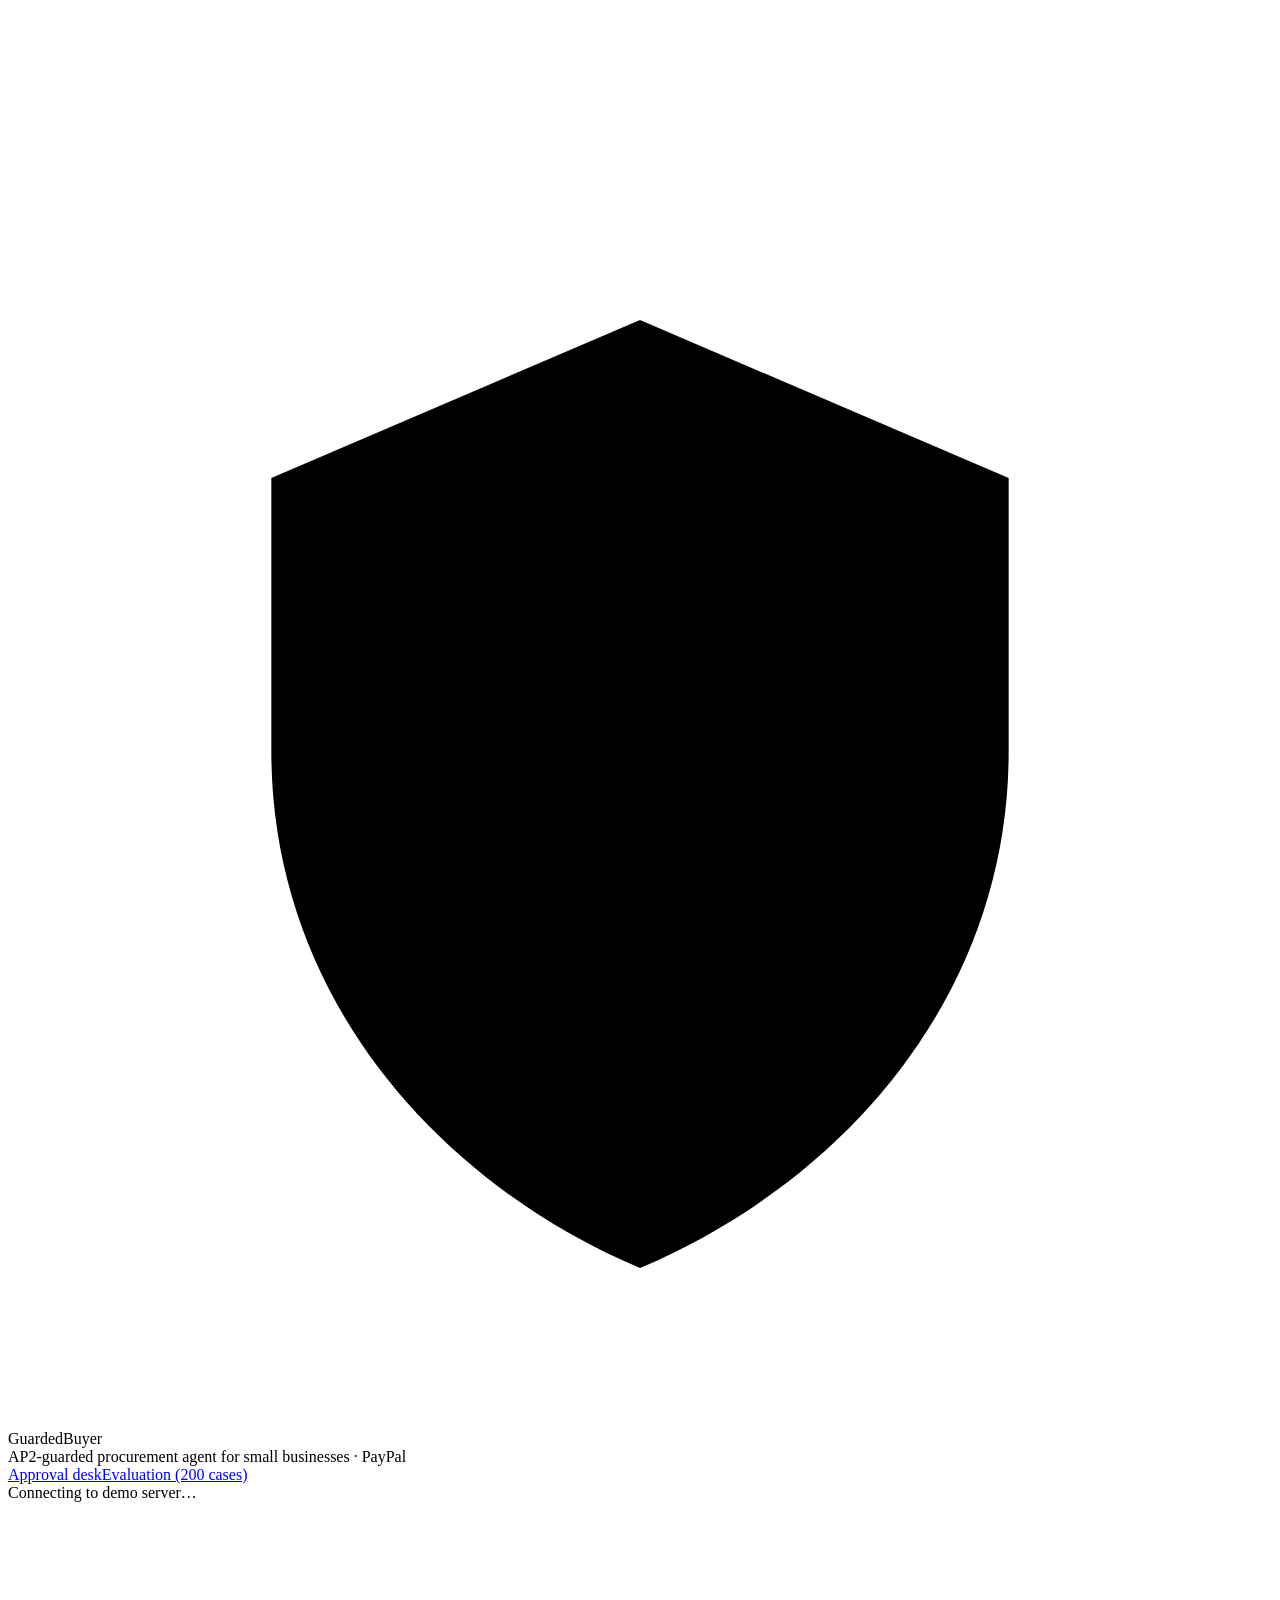
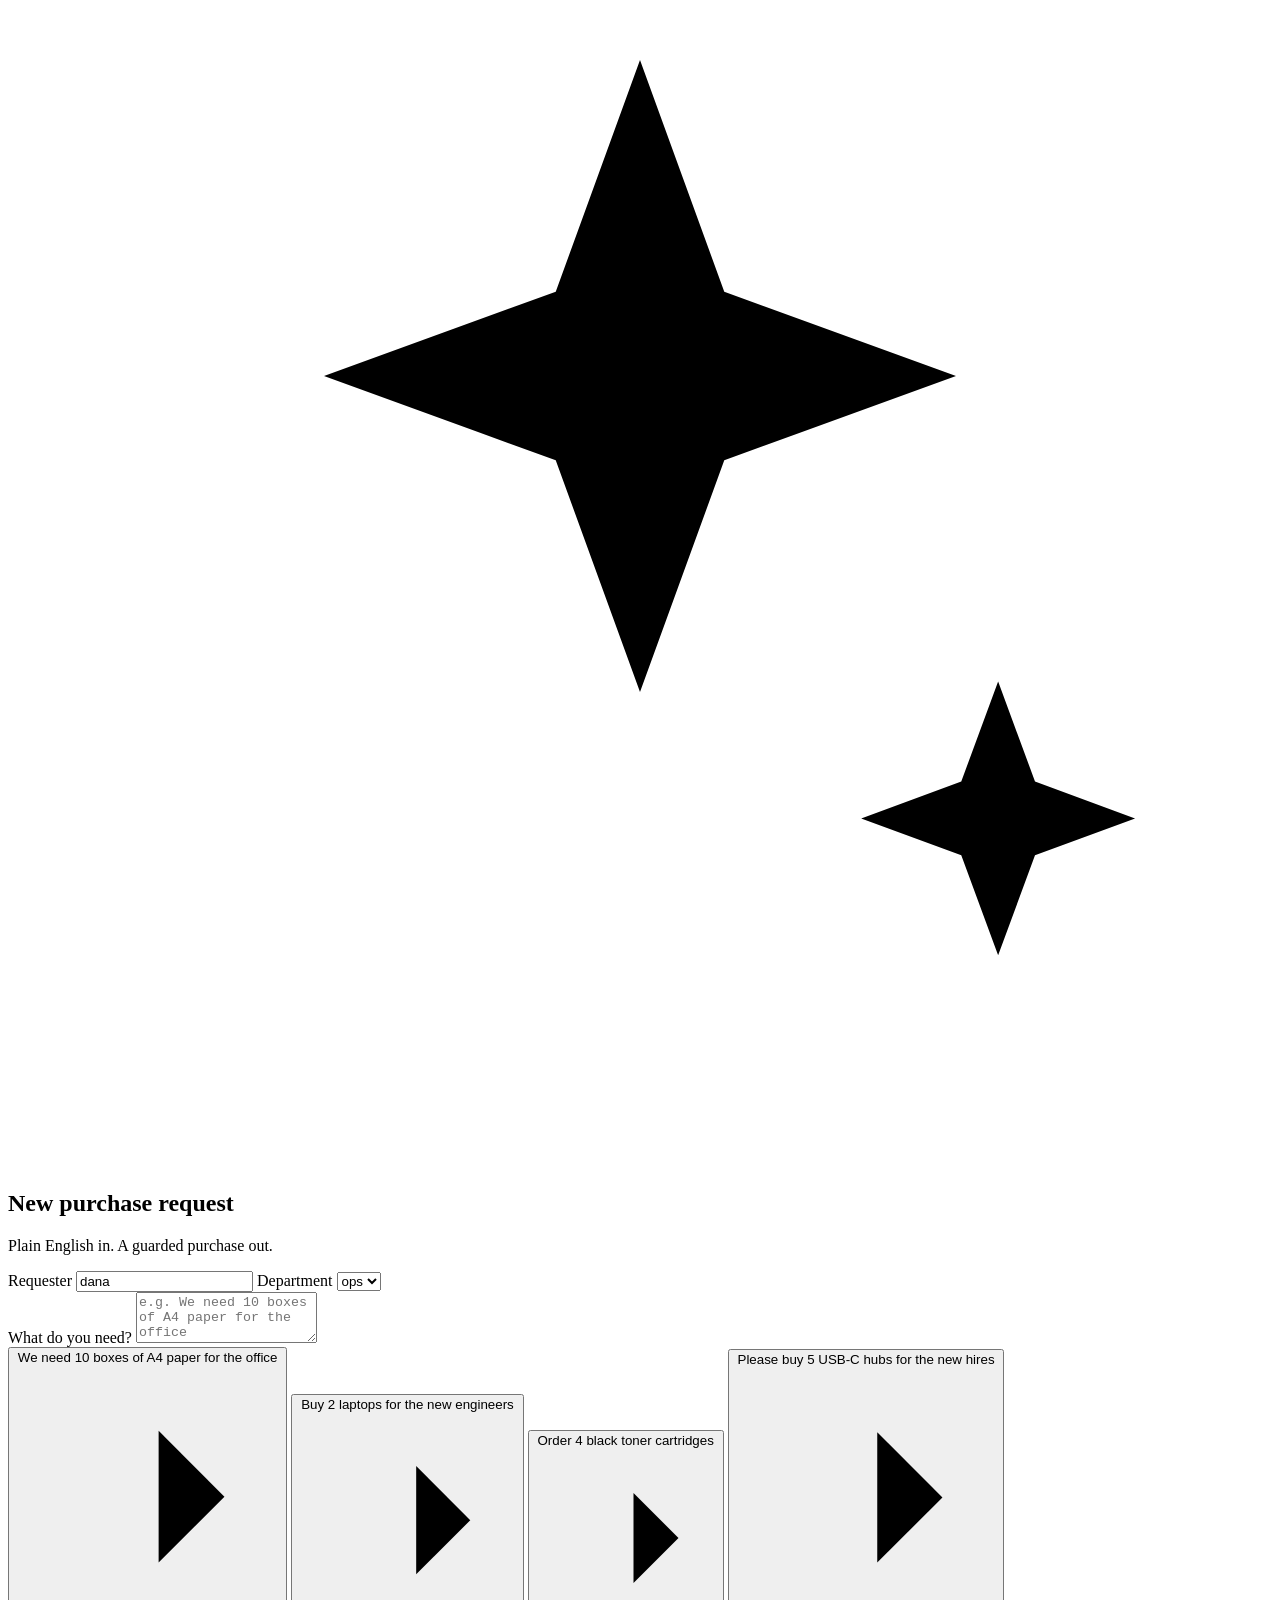
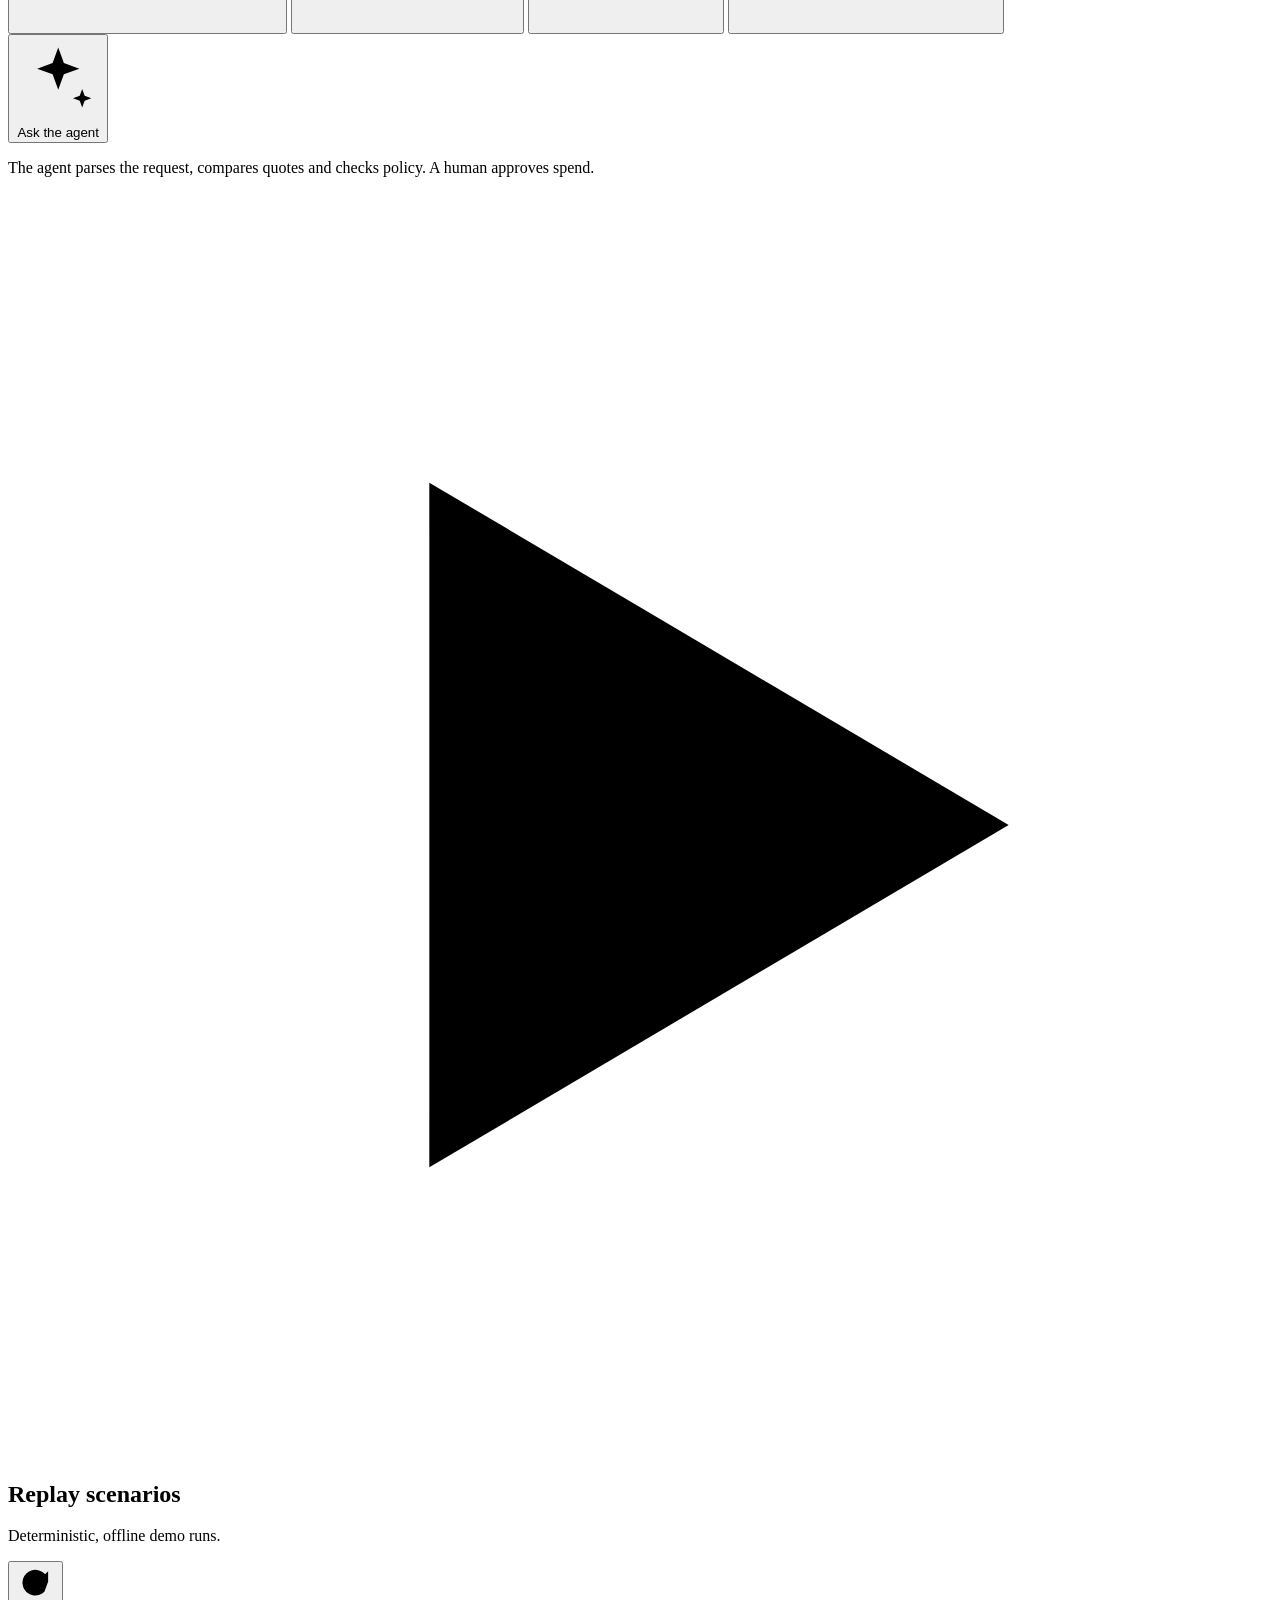
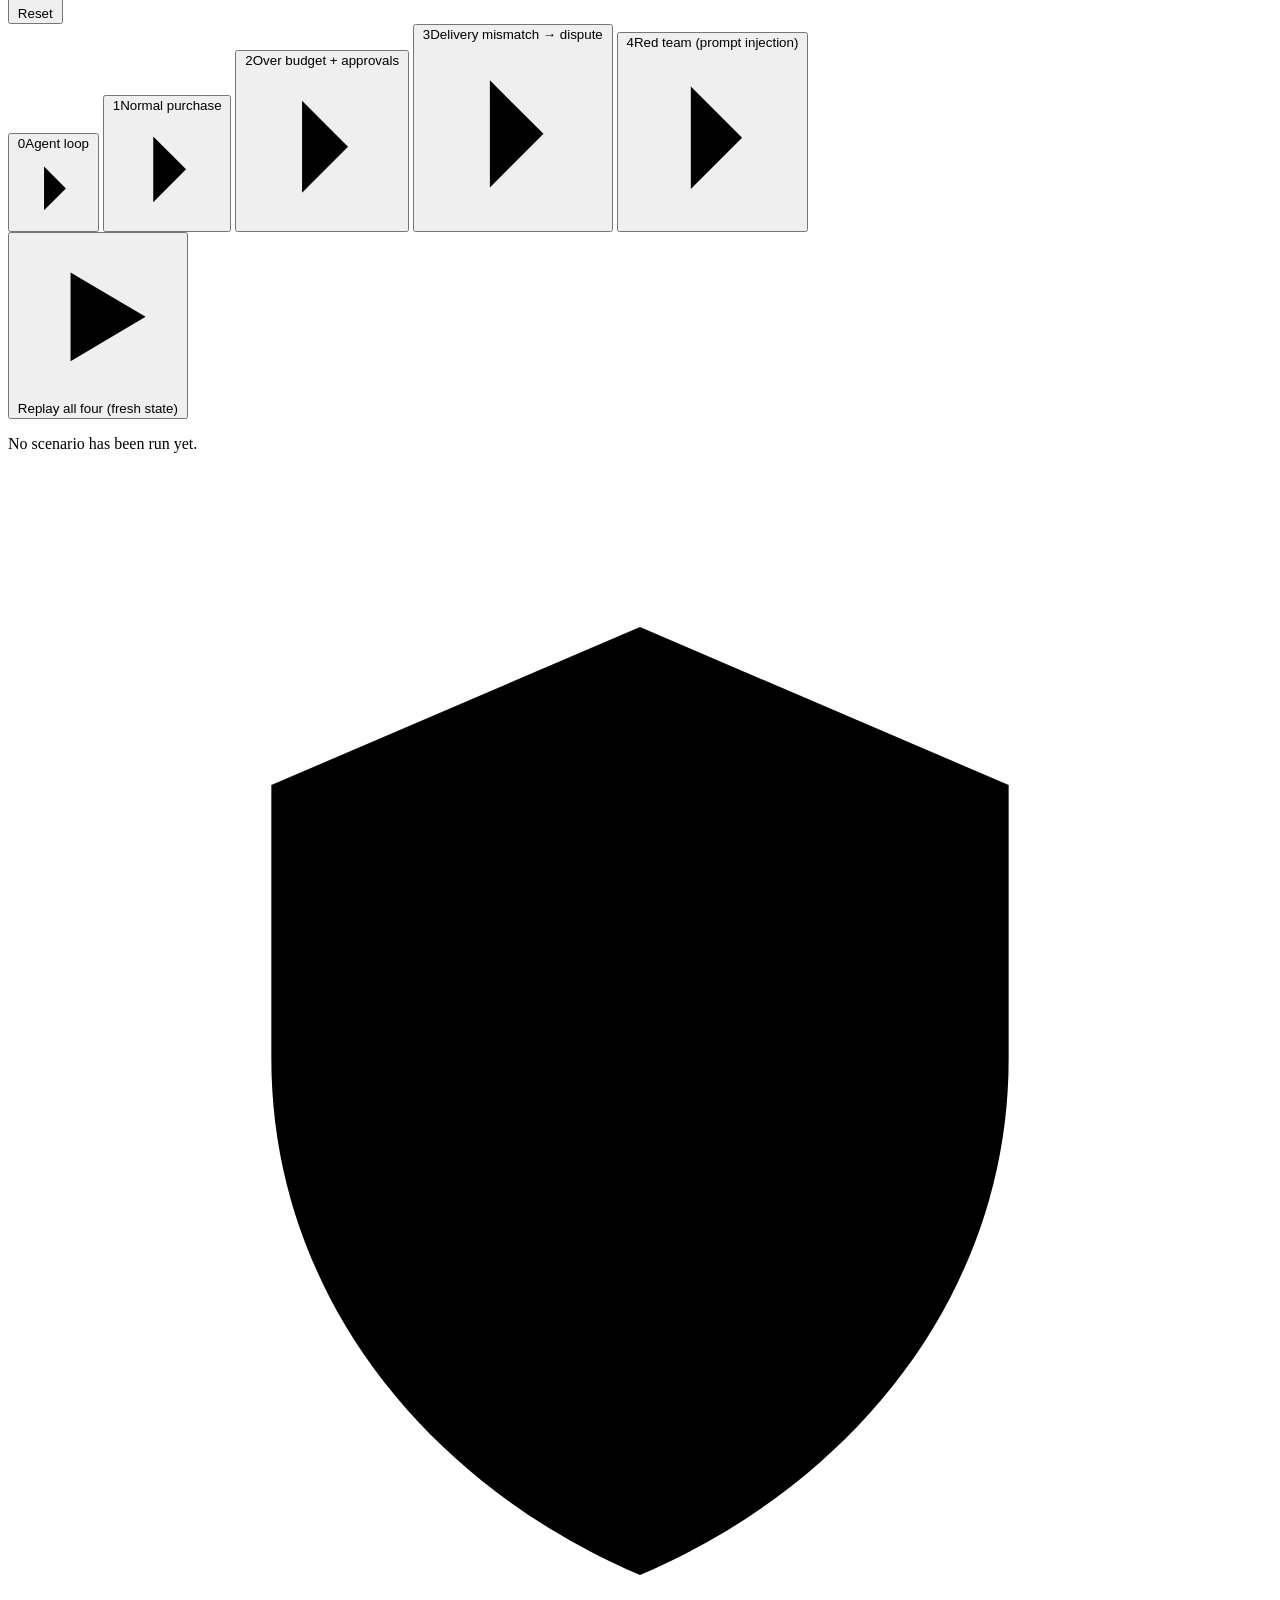
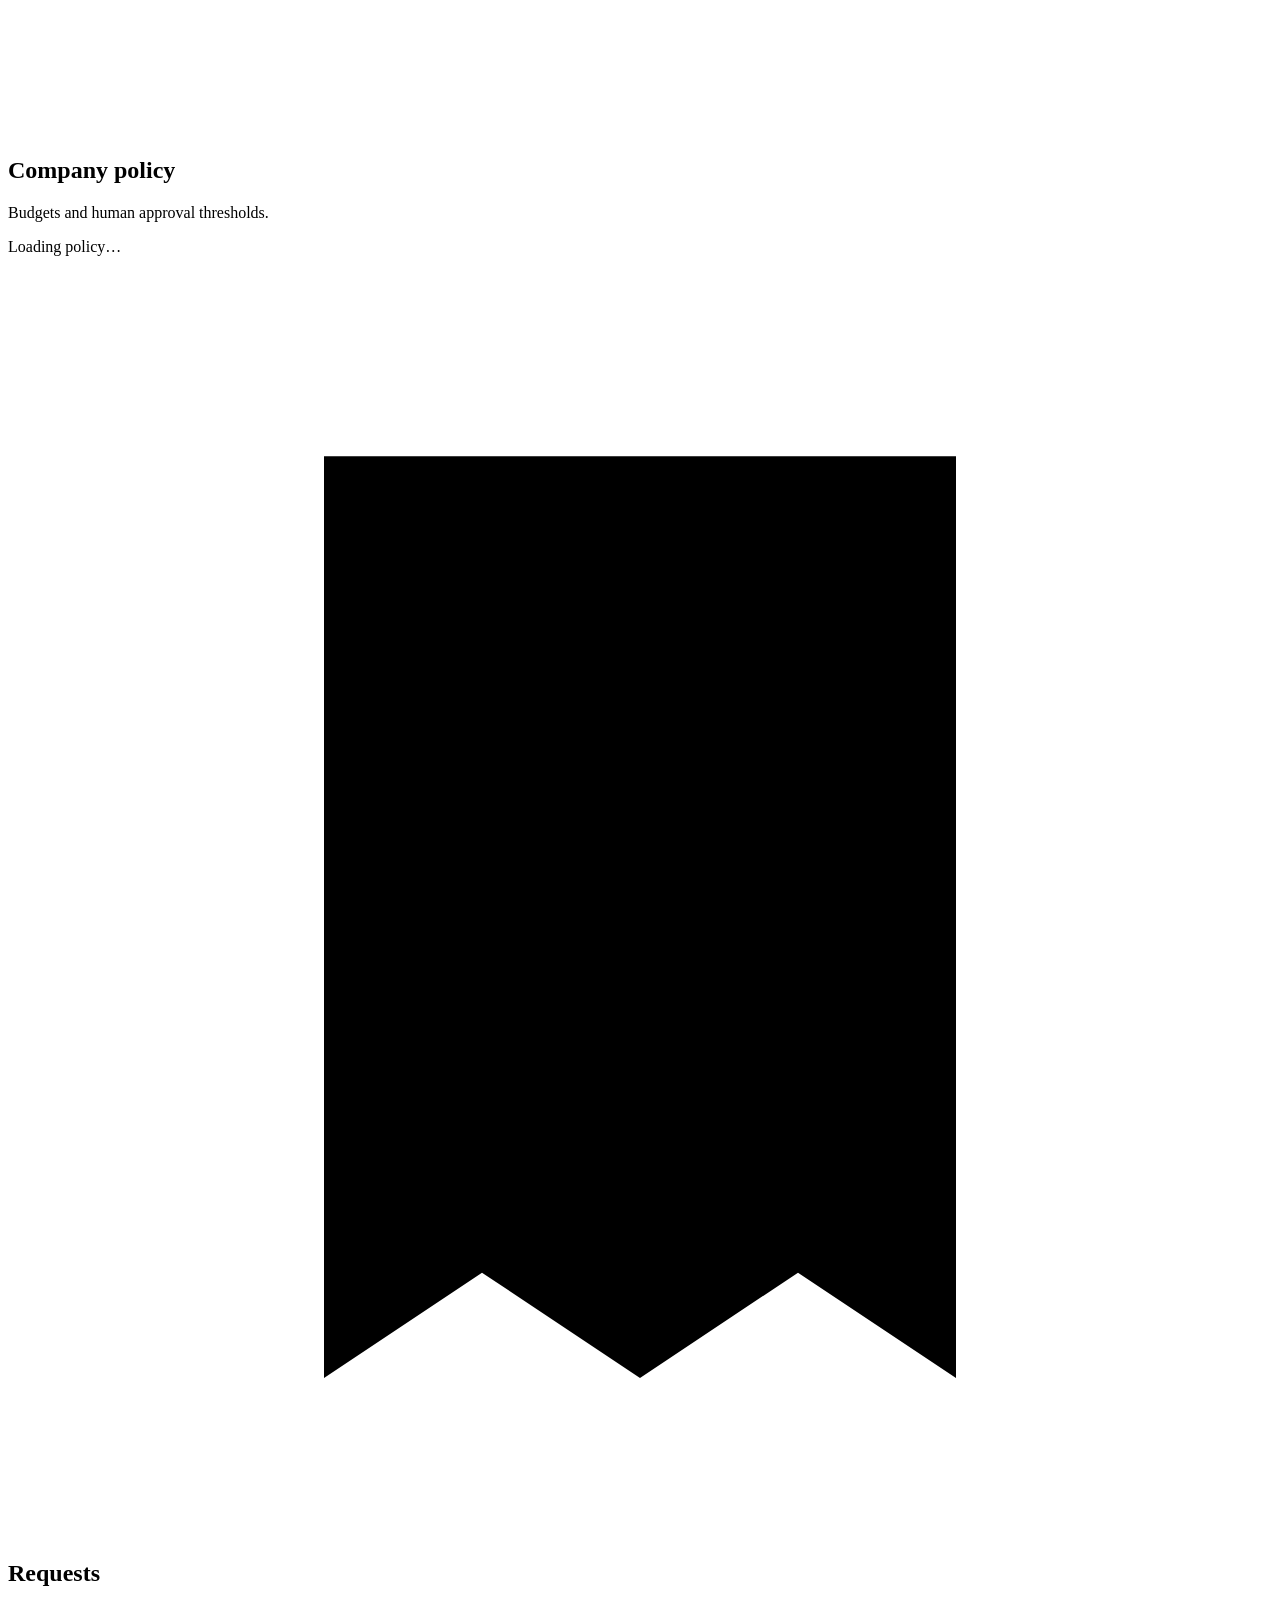
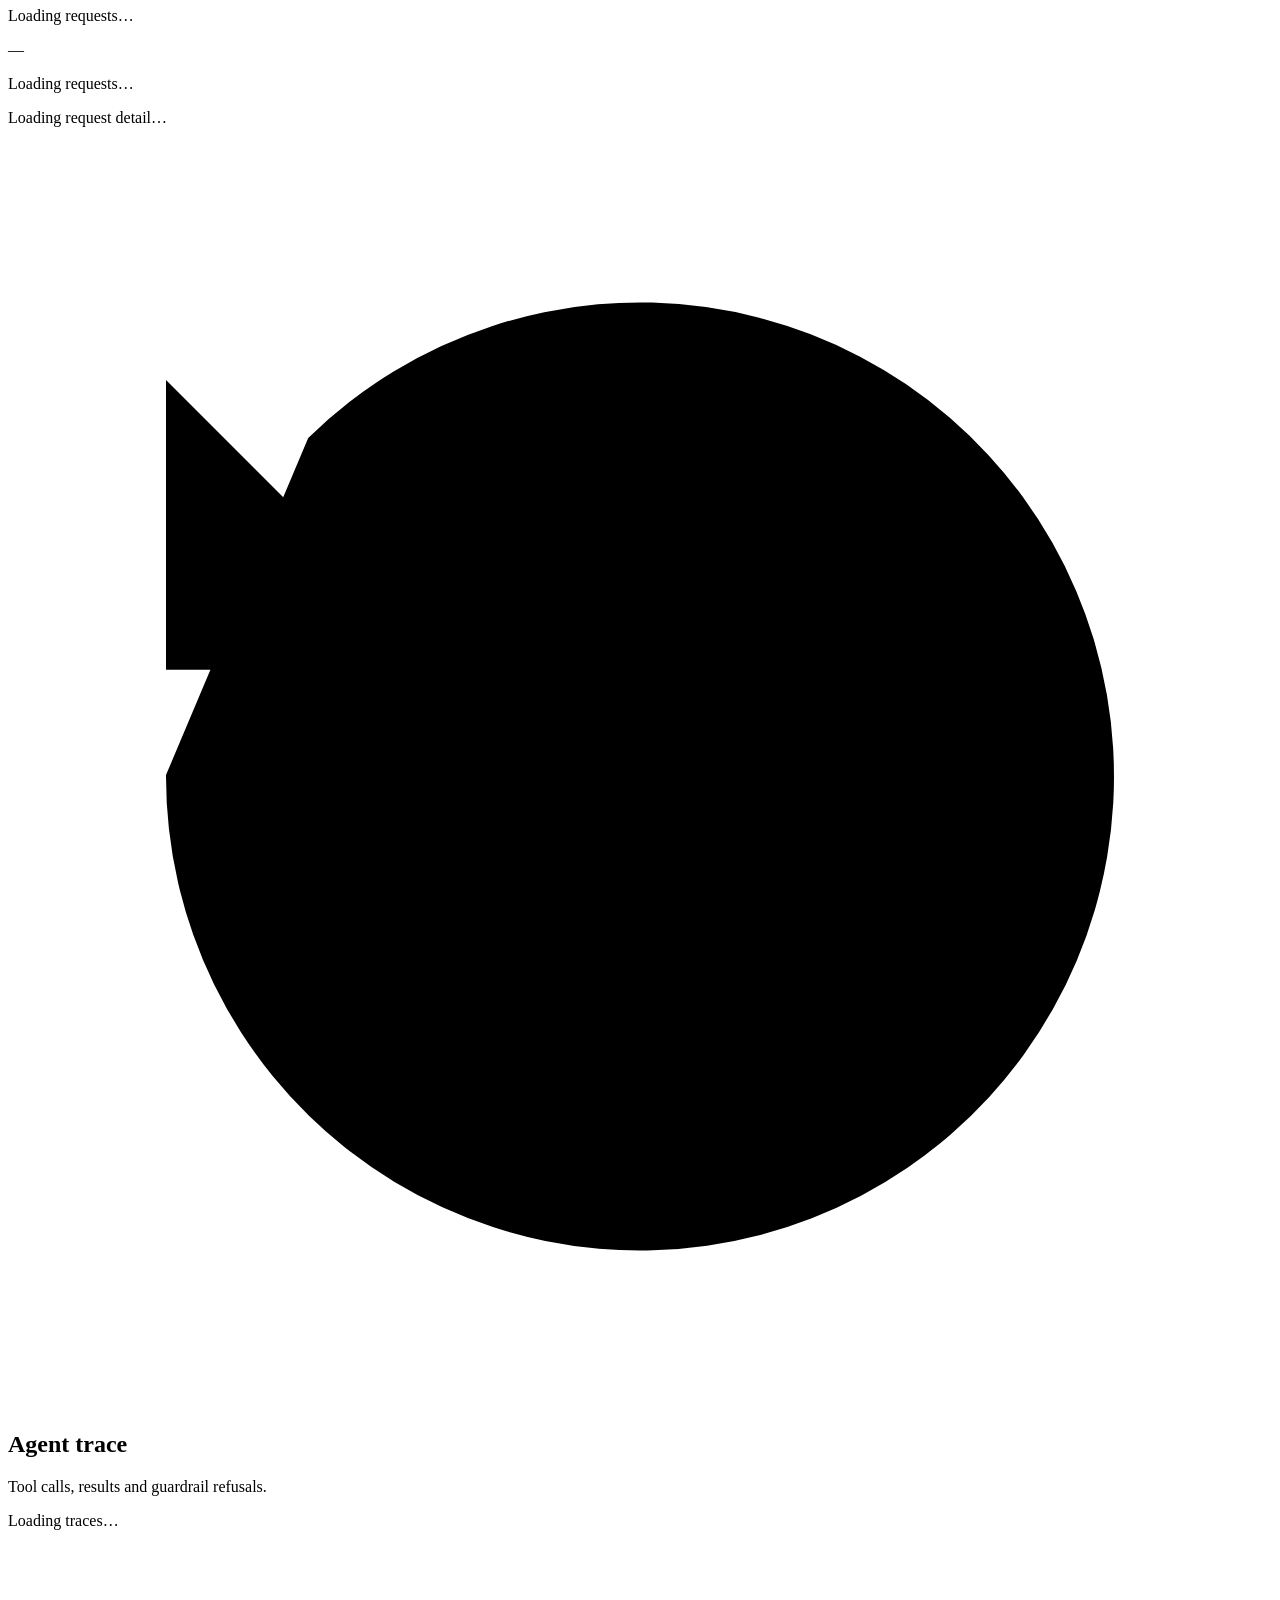
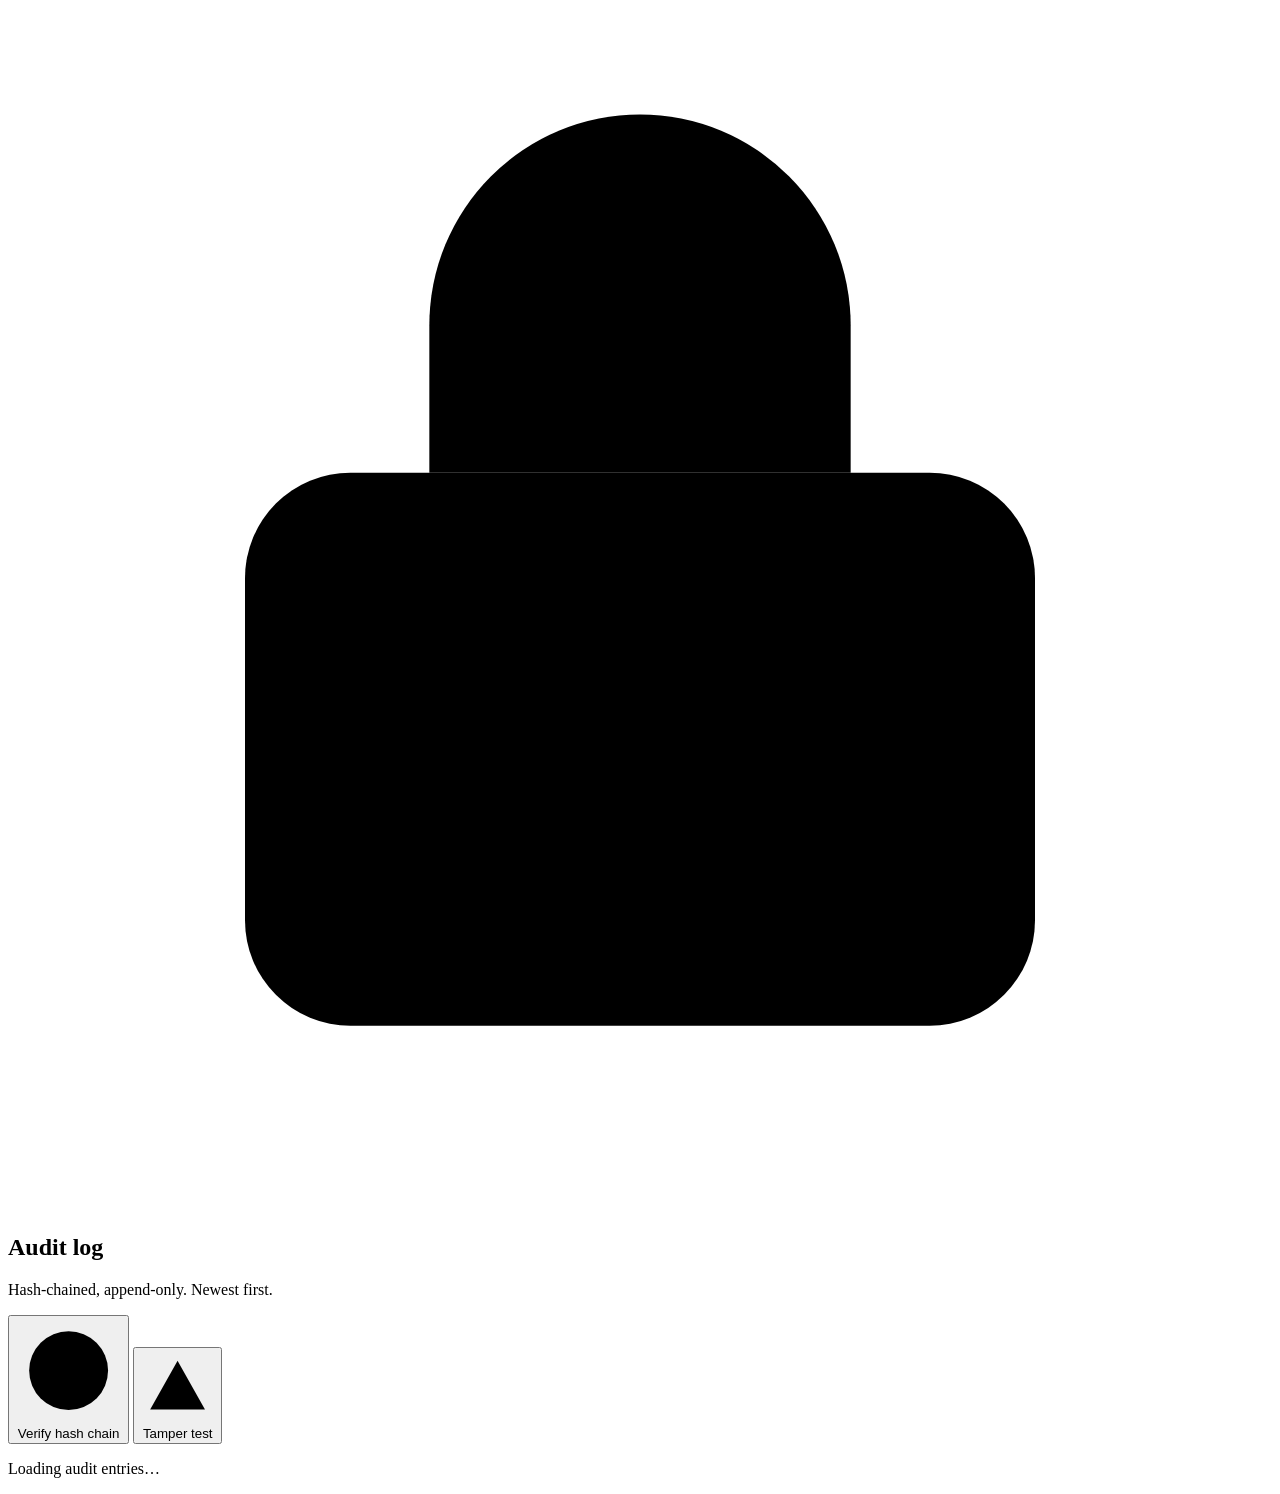
==== web/static/index.html @ 9e8bf856 "GuardedBuyer: AP2-guarded procurement agent on PayPal (initial public release)" ====
<!doctype html>
<html lang="en">
<head>
<meta charset="utf-8">
<meta name="viewport" content="width=device-width, initial-scale=1">
<meta name="color-scheme" content="light">
<title>GuardedBuyer — AP2-guarded procurement</title>
<link rel="icon" href="data:image/svg+xml,%3Csvg xmlns='http://www.w3.org/2000/svg' viewBox='0 0 32 32'%3E%3Crect width='32' height='32' rx='8' fill='%23003087'/%3E%3Cpath d='M16 5l8 3.4v6c0 5-3.4 9-8 10.6C11.4 23.4 8 19.4 8 14.4v-6L16 5z' fill='none' stroke='%23fff' stroke-width='2'/%3E%3Cpath d='M12 15l2.5 2.5L20 12' fill='none' stroke='%23fff' stroke-width='2' stroke-linecap='round' stroke-linejoin='round'/%3E%3C/svg%3E">
<link rel="stylesheet" href="/static/style.css">
</head>
<body>

<svg xmlns="http://www.w3.org/2000/svg" class="icon-sprite" aria-hidden="true" focusable="false">
  <defs>
    <symbol id="i-shield" viewBox="0 0 24 24">
      <path d="M12 3l7 3v5.2c0 4.5-3 8.1-7 9.8-4-1.7-7-5.3-7-9.8V6l7-3z"></path>
      <path d="M9 12.2l2.1 2.1 4.2-4.4"></path>
    </symbol>
    <symbol id="i-sparkles" viewBox="0 0 24 24">
      <path d="M12 3l1.6 4.4L18 9l-4.4 1.6L12 15l-1.6-4.4L6 9l4.4-1.6L12 3z"></path>
      <path d="M18.8 14.8l.7 1.9 1.9.7-1.9.7-.7 1.9-.7-1.9-1.9-.7 1.9-.7.7-1.9z"></path>
    </symbol>
    <symbol id="i-play" viewBox="0 0 24 24">
      <path d="M8 5.5l11 6.5-11 6.5v-13z"></path>
    </symbol>
    <symbol id="i-history" viewBox="0 0 24 24">
      <path d="M3 12a9 9 0 1 0 2.7-6.4"></path>
      <path d="M3 4.5V10h5.5"></path>
      <path d="M12 7.5V12l3 1.8"></path>
    </symbol>
    <symbol id="i-refresh" viewBox="0 0 24 24">
      <path d="M20 11a8 8 0 1 0-2.3 6.3"></path>
      <path d="M20 4.5V11h-6.5"></path>
    </symbol>
    <symbol id="i-alert" viewBox="0 0 24 24">
      <path d="M12 3.5L21 19.5H3L12 3.5z"></path>
      <path d="M12 9.5v4.2"></path>
      <path d="M12 17.1h.01"></path>
    </symbol>
    <symbol id="i-check-circle" viewBox="0 0 24 24">
      <circle cx="12" cy="12" r="9"></circle>
      <path d="M8.3 12.4l2.5 2.5 4.9-5.2"></path>
    </symbol>
    <symbol id="i-x-circle" viewBox="0 0 24 24">
      <circle cx="12" cy="12" r="9"></circle>
      <path d="M9 9l6 6M15 9l-6 6"></path>
    </symbol>
    <symbol id="i-lock" viewBox="0 0 24 24">
      <rect x="4.5" y="10" width="15" height="10.5" rx="2"></rect>
      <path d="M8 10V7.2a4 4 0 0 1 8 0V10"></path>
      <path d="M12 14.2v2.3"></path>
    </symbol>
    <symbol id="i-copy" viewBox="0 0 24 24">
      <rect x="8.5" y="8.5" width="11.5" height="11.5" rx="2"></rect>
      <path d="M15.5 8.5V6a2 2 0 0 0-2-2H6a2 2 0 0 0-2 2v7.5a2 2 0 0 0 2 2h2.5"></path>
    </symbol>
    <symbol id="i-external" viewBox="0 0 24 24">
      <path d="M13.5 4H20v6.5"></path>
      <path d="M10 14L20 4"></path>
      <path d="M20 14v5a2 2 0 0 1-2 2H5a2 2 0 0 1-2-2V6a2 2 0 0 1 2-2h5"></path>
    </symbol>
    <symbol id="i-chevron" viewBox="0 0 24 24">
      <path d="M9 5l7 7-7 7"></path>
    </symbol>
    <symbol id="i-arrow-right" viewBox="0 0 24 24">
      <path d="M4 12h15"></path>
      <path d="M13 6l6 6-6 6"></path>
    </symbol>
    <symbol id="i-card" viewBox="0 0 24 24">
      <rect x="2.5" y="5" width="19" height="14" rx="2.5"></rect>
      <path d="M2.5 10h19"></path>
      <path d="M6.5 15h4"></path>
    </symbol>
    <symbol id="i-users" viewBox="0 0 24 24">
      <circle cx="9" cy="8" r="3.2"></circle>
      <path d="M3.2 19.5c0-3 2.6-5.1 5.8-5.1s5.8 2.1 5.8 5.1"></path>
      <path d="M16.2 5.3a3 3 0 0 1 0 5.6"></path>
      <path d="M17.6 14.7c2 .5 3.4 2.1 3.4 4.3"></path>
    </symbol>
    <symbol id="i-receipt" viewBox="0 0 24 24">
      <path d="M6 3.5h12V21l-3-2-3 2-3-2-3 2V3.5z"></path>
      <path d="M9 8.2h6M9 12.2h6"></path>
    </symbol>
    <symbol id="i-message" viewBox="0 0 24 24">
      <path d="M20.5 11.5a8 8 0 0 1-8 8H4.5l1.8-3.1A8 8 0 1 1 20.5 11.5z"></path>
      <path d="M8.5 10.5h7M8.5 14h4.5"></path>
    </symbol>
    <symbol id="i-clock" viewBox="0 0 24 24">
      <circle cx="12" cy="12" r="8.5"></circle>
      <path d="M12 7.5V12l3 1.8"></path>
    </symbol>
    <symbol id="i-info" viewBox="0 0 24 24">
      <circle cx="12" cy="12" r="8.5"></circle>
      <path d="M12 10.8v5.3"></path>
      <path d="M12 7.6h.01"></path>
    </symbol>
    <symbol id="i-flag" viewBox="0 0 24 24">
      <path d="M5.5 21V4"></path>
      <path d="M5.5 5c4.2-3 7.8 2.7 13 0v8.5c-5.2 2.7-8.8-3-13 0"></path>
    </symbol>
    <symbol id="i-box" viewBox="0 0 24 24">
      <path d="M21 8l-9-5-9 5v8l9 5 9-5V8z"></path>
      <path d="M3 8l9 5 9-5"></path>
      <path d="M12 13v8"></path>
    </symbol>
    <symbol id="i-search" viewBox="0 0 24 24">
      <circle cx="10.5" cy="10.5" r="6.2"></circle>
      <path d="M15.2 15.2L21 21"></path>
    </symbol>
    <symbol id="i-download" viewBox="0 0 24 24">
      <path d="M12 3.5v11"></path>
      <path d="M7.5 10.5L12 15l4.5-4.5"></path>
      <path d="M4 17.5v1.8A1.7 1.7 0 0 0 5.7 21h12.6a1.7 1.7 0 0 0 1.7-1.7v-1.8"></path>
    </symbol>
  </defs>
</svg>

<header class="topbar">
  <div class="topbar-inner">
    <div class="brand">
      <div class="brand-mark" aria-hidden="true">
        <svg class="icon" viewBox="0 0 24 24"><use href="#i-shield"></use></svg>
      </div>
      <div class="brand-text">
        <div class="brand-name">GuardedBuyer</div>
        <div class="brand-sub">AP2-guarded procurement agent for small businesses · PayPal</div>
      </div>
    </div>
    <nav class="top-links" aria-label="Pages"><a href="/approvals">Approval desk</a><a href="/evaluation">Evaluation (200 cases)</a></nav>
    <div class="status-chips" id="status-chips" aria-label="System status">
      <span class="chip chip-muted"><span class="spinner spinner-xs"></span> Connecting to demo server…</span>
    </div>
  </div>
</header>

<main class="app" id="app">
  <aside class="rail" aria-label="Controls and policy">
    <section class="card" id="request-form">
      <div class="card-head">
        <div class="card-icon" aria-hidden="true"><svg class="icon" viewBox="0 0 24 24"><use href="#i-sparkles"></use></svg></div>
        <div class="card-title-wrap">
          <h2>New purchase request</h2>
          <p>Plain English in. A guarded purchase out.</p>
        </div>
      </div>
      <form class="card-body request-form" id="request-form-el" autocomplete="off">
        <div class="field-row">
          <label class="field">
            <span>Requester</span>
            <input type="text" id="req-requester" name="requester" value="dana" spellcheck="false">
          </label>
          <label class="field">
            <span>Department</span>
            <select id="req-department" name="department">
              <option value="ops">ops</option>
              <option value="it">it</option>
            </select>
          </label>
        </div>
        <label class="field">
          <span>What do you need?</span>
          <textarea id="req-text" name="text" rows="3" placeholder="e.g. We need 10 boxes of A4 paper for the office"></textarea>
        </label>
        <div class="examples" aria-label="Example requests">
          <button type="button" class="example" data-text="We need 10 boxes of A4 paper for the office" data-dept="ops">
            <span>We need 10 boxes of A4 paper for the office</span>
            <svg class="icon" viewBox="0 0 24 24" aria-hidden="true"><use href="#i-arrow-right"></use></svg>
          </button>
          <button type="button" class="example" data-text="Buy 2 laptops for the new engineers" data-dept="it">
            <span>Buy 2 laptops for the new engineers</span>
            <svg class="icon" viewBox="0 0 24 24" aria-hidden="true"><use href="#i-arrow-right"></use></svg>
          </button>
          <button type="button" class="example" data-text="Order 4 black toner cartridges" data-dept="ops">
            <span>Order 4 black toner cartridges</span>
            <svg class="icon" viewBox="0 0 24 24" aria-hidden="true"><use href="#i-arrow-right"></use></svg>
          </button>
          <button type="button" class="example" data-text="Please buy 5 USB-C hubs for the new hires" data-dept="ops">
            <span>Please buy 5 USB-C hubs for the new hires</span>
            <svg class="icon" viewBox="0 0 24 24" aria-hidden="true"><use href="#i-arrow-right"></use></svg>
          </button>
        </div>
        <button type="submit" class="btn btn-primary btn-block" id="ask-btn">
          <svg class="icon" viewBox="0 0 24 24" aria-hidden="true"><use href="#i-sparkles"></use></svg>
          Ask the agent
        </button>
        <p class="hint">The agent parses the request, compares quotes and checks policy. A human approves spend.</p>
      </form>
    </section>

    <section class="card" id="replay">
      <div class="card-head">
        <div class="card-icon card-icon-warm" aria-hidden="true"><svg class="icon" viewBox="0 0 24 24"><use href="#i-play"></use></svg></div>
        <div class="card-title-wrap">
          <h2>Replay scenarios</h2>
          <p>Deterministic, offline demo runs.</p>
        </div>
        <button type="button" class="btn btn-ghost btn-xs" id="reset-btn" title="Reset all demo state">
          <svg class="icon" viewBox="0 0 24 24" aria-hidden="true"><use href="#i-refresh"></use></svg>
          Reset
        </button>
      </div>
      <div class="card-body">
        <div class="replay-list" id="scenario-buttons">
          <button type="button" class="scenario-btn" data-scenario="agent_loop">
            <span class="scenario-num">0</span><span class="scenario-label">Agent loop</span>
            <svg class="icon" viewBox="0 0 24 24" aria-hidden="true"><use href="#i-chevron"></use></svg>
          </button>
          <button type="button" class="scenario-btn" data-scenario="normal">
            <span class="scenario-num">1</span><span class="scenario-label">Normal purchase</span>
            <svg class="icon" viewBox="0 0 24 24" aria-hidden="true"><use href="#i-chevron"></use></svg>
          </button>
          <button type="button" class="scenario-btn" data-scenario="over_budget">
            <span class="scenario-num">2</span><span class="scenario-label">Over budget + approvals</span>
            <svg class="icon" viewBox="0 0 24 24" aria-hidden="true"><use href="#i-chevron"></use></svg>
          </button>
          <button type="button" class="scenario-btn" data-scenario="mismatch">
            <span class="scenario-num">3</span><span class="scenario-label">Delivery mismatch → dispute</span>
            <svg class="icon" viewBox="0 0 24 24" aria-hidden="true"><use href="#i-chevron"></use></svg>
          </button>
          <button type="button" class="scenario-btn" data-scenario="red_team">
            <span class="scenario-num">4</span><span class="scenario-label">Red team (prompt injection)</span>
            <svg class="icon" viewBox="0 0 24 24" aria-hidden="true"><use href="#i-chevron"></use></svg>
          </button>
        </div>
        <button type="button" class="btn btn-primary btn-block replay-all" id="replay-all">
          <svg class="icon" viewBox="0 0 24 24" aria-hidden="true"><use href="#i-play"></use></svg>
          Replay all four (fresh state)
        </button>
        <div id="last-replay" class="last-replay">
          <p class="hint">No scenario has been run yet.</p>
        </div>
      </div>
    </section>

    <section class="card" id="policy-card">
      <div class="card-head">
        <div class="card-icon" aria-hidden="true"><svg class="icon" viewBox="0 0 24 24"><use href="#i-shield"></use></svg></div>
        <div class="card-title-wrap">
          <h2>Company policy</h2>
          <p>Budgets and human approval thresholds.</p>
        </div>
      </div>
      <div class="card-body" id="policy-body">
        <div class="empty empty-compact"><span class="spinner"></span><p>Loading policy…</p></div>
      </div>
    </section>
  </aside>

  <div class="main">
    <section class="card requests-card" id="requests">
      <div class="card-head">
        <div class="card-icon" aria-hidden="true"><svg class="icon" viewBox="0 0 24 24"><use href="#i-receipt"></use></svg></div>
        <div class="card-title-wrap">
          <h2>Requests</h2>
          <p id="requests-meta">Loading requests…</p>
        </div>
        <span class="count-badge" id="requests-count">—</span>
      </div>
      <div class="requests-list" id="requests-list" aria-live="polite">
        <div class="empty empty-compact"><span class="spinner"></span><p>Loading requests…</p></div>
      </div>
    </section>

    <section class="detail-wrap" id="detail" aria-live="polite" aria-label="Request detail">
      <div class="card"><div class="empty"><span class="spinner spinner-lg"></span><p>Loading request detail…</p></div></div>
    </section>

    <section class="card trace-card" id="trace">
      <div class="card-head">
        <div class="card-icon" aria-hidden="true"><svg class="icon" viewBox="0 0 24 24"><use href="#i-history"></use></svg></div>
        <div class="card-title-wrap">
          <h2>Agent trace</h2>
          <p id="trace-meta">Tool calls, results and guardrail refusals.</p>
        </div>
      </div>
      <div class="card-body" id="trace-body">
        <div class="empty empty-compact"><span class="spinner"></span><p>Loading traces…</p></div>
      </div>
    </section>

    <section class="card audit-card" id="audit">
      <div class="card-head audit-head">
        <div class="card-icon" aria-hidden="true"><svg class="icon" viewBox="0 0 24 24"><use href="#i-lock"></use></svg></div>
        <div class="card-title-wrap">
          <h2>Audit log</h2>
          <p>Hash-chained, append-only. Newest first.</p>
        </div>
        <div class="audit-head-actions">
          <button type="button" class="btn btn-secondary btn-sm" id="verify-btn">
            <svg class="icon" viewBox="0 0 24 24" aria-hidden="true"><use href="#i-check-circle"></use></svg>
            Verify hash chain
          </button>
          <button type="button" class="btn btn-secondary btn-sm" id="tamper-btn">
            <svg class="icon" viewBox="0 0 24 24" aria-hidden="true"><use href="#i-alert"></use></svg>
            Tamper test
          </button>
        </div>
      </div>
      <div class="card-body">
        <div class="audit-toolbar">
          <div class="filter-pills" id="audit-filters" role="group" aria-label="Audit filters"></div>
          <span class="audit-count" id="audit-count"></span>
        </div>
        <div id="audit-result" class="audit-result" hidden></div>
        <div class="audit-scroll" id="audit-table-wrap">
          <div class="empty empty-compact"><span class="spinner"></span><p>Loading audit entries…</p></div>
        </div>
      </div>
    </section>
  </div>
</main>

<div class="toasts" id="toasts" aria-live="polite" aria-atomic="false"></div>

<script src="/static/app.js" defer></script>
</body>
</html>
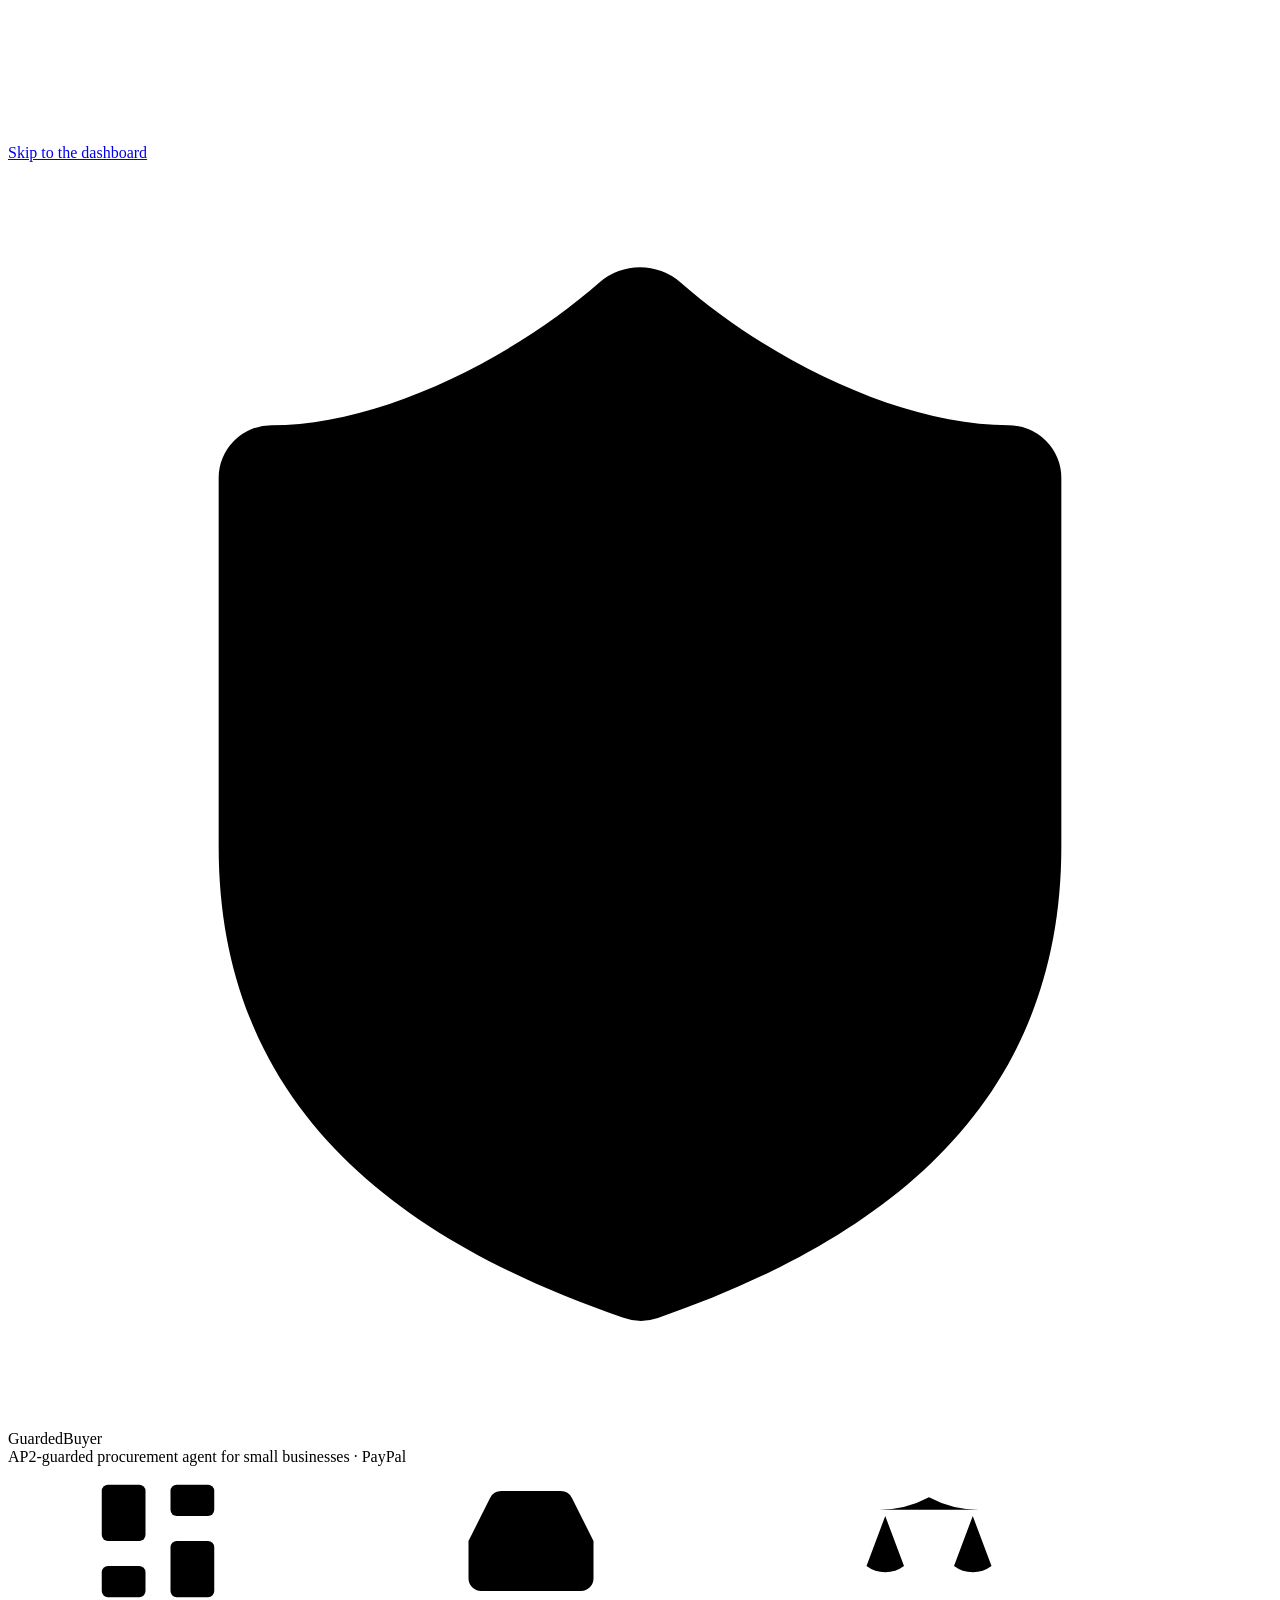
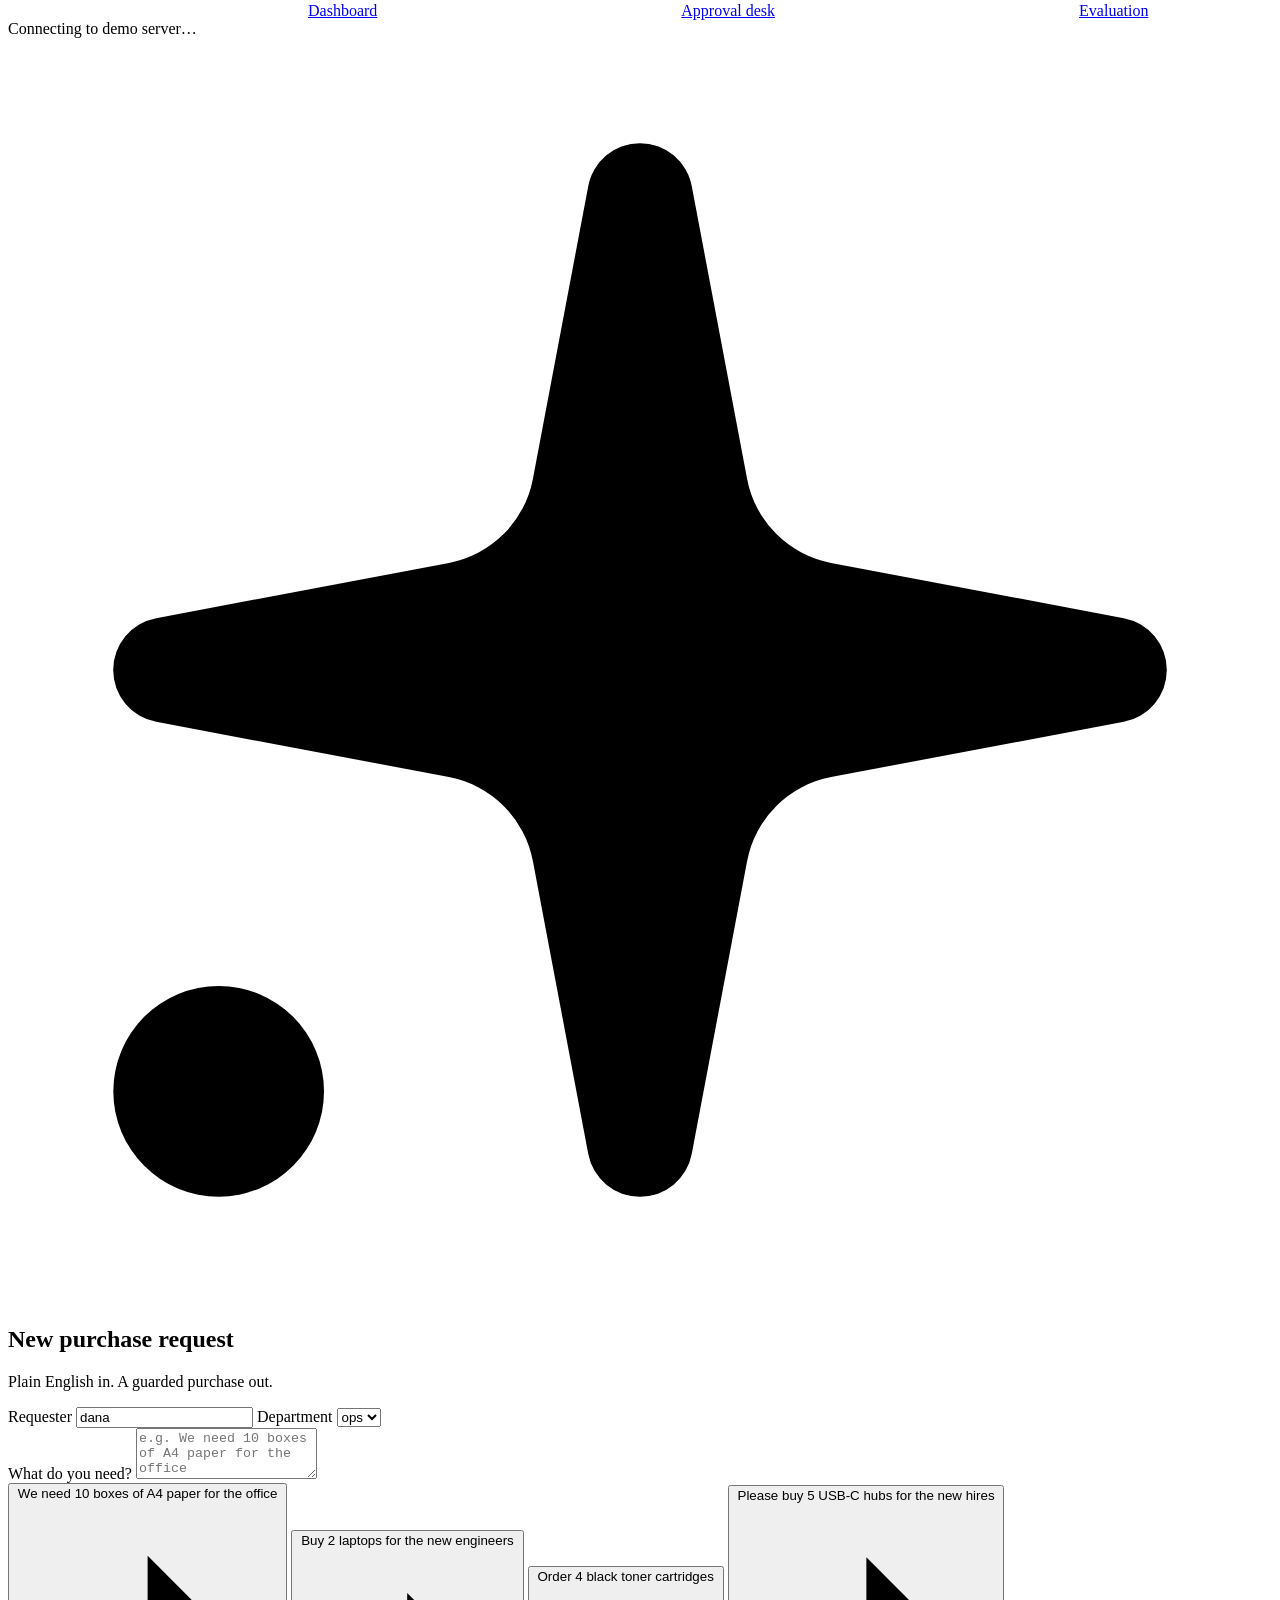
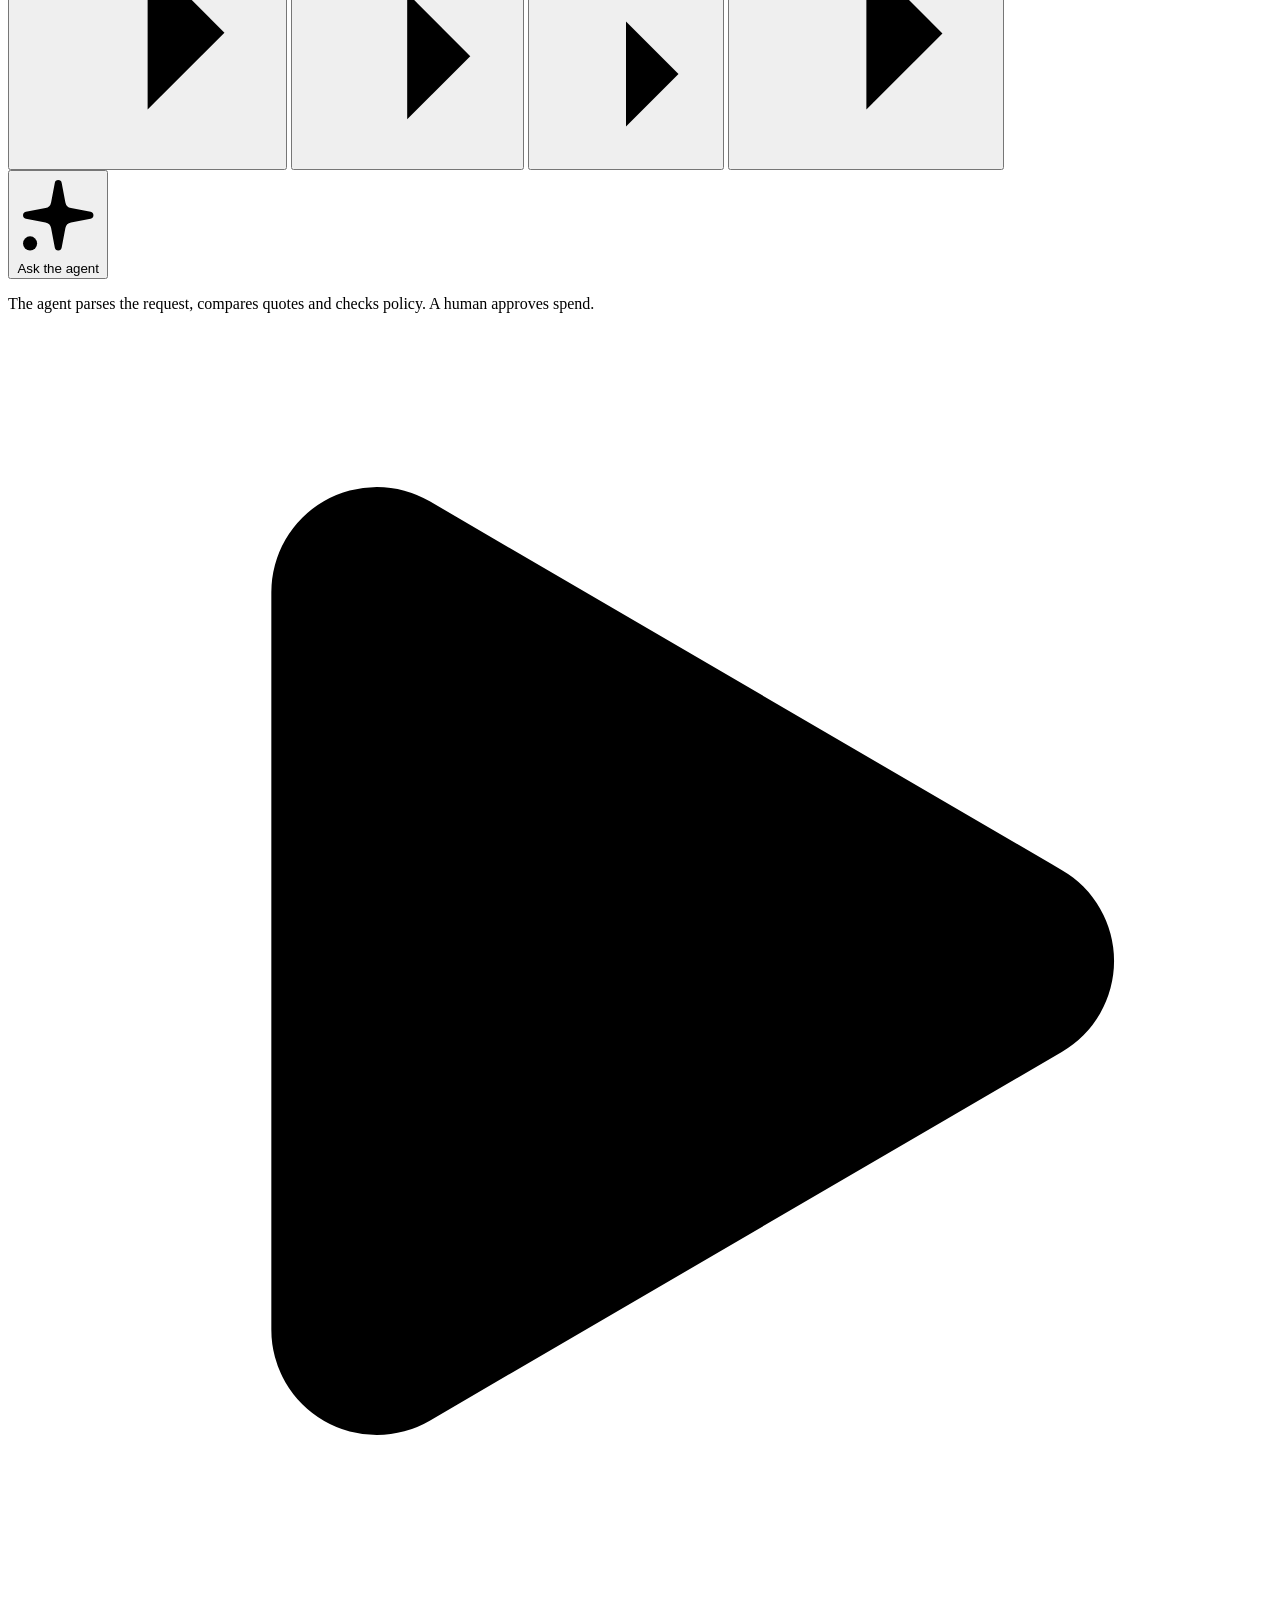
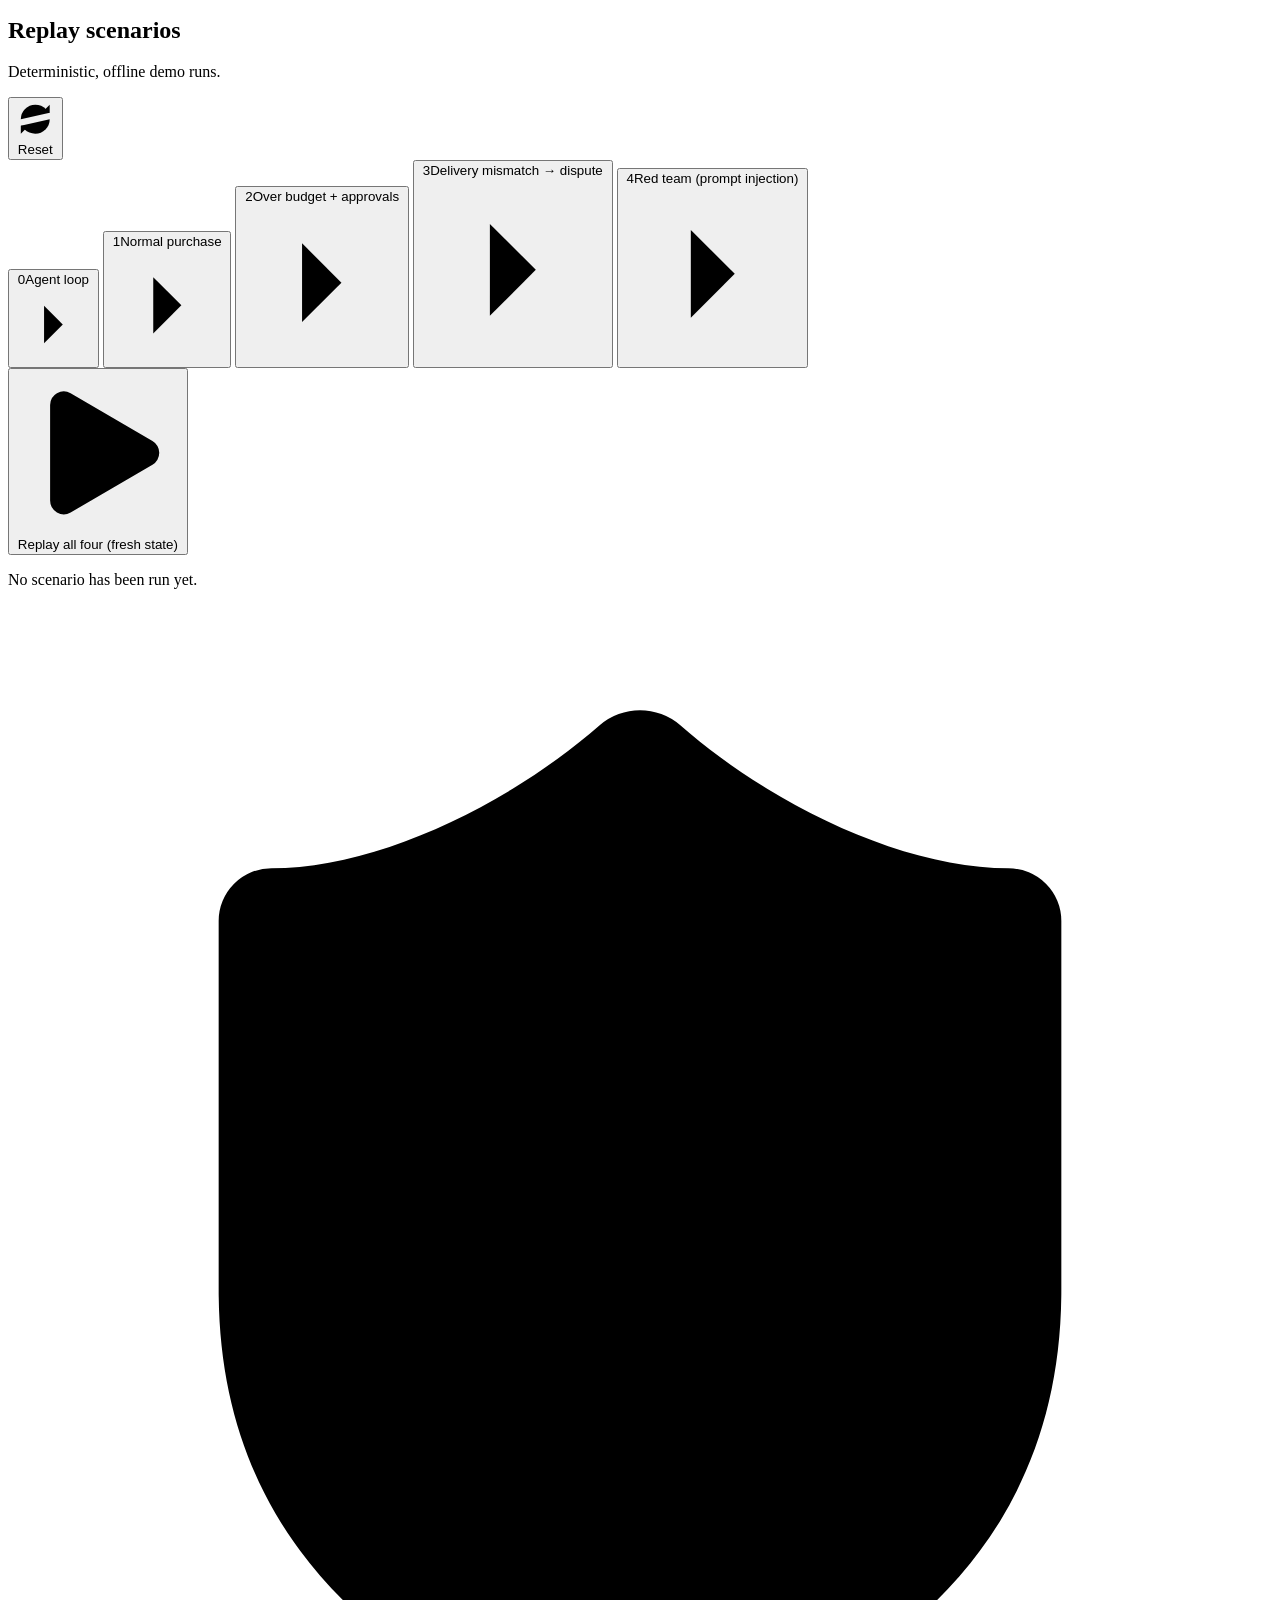
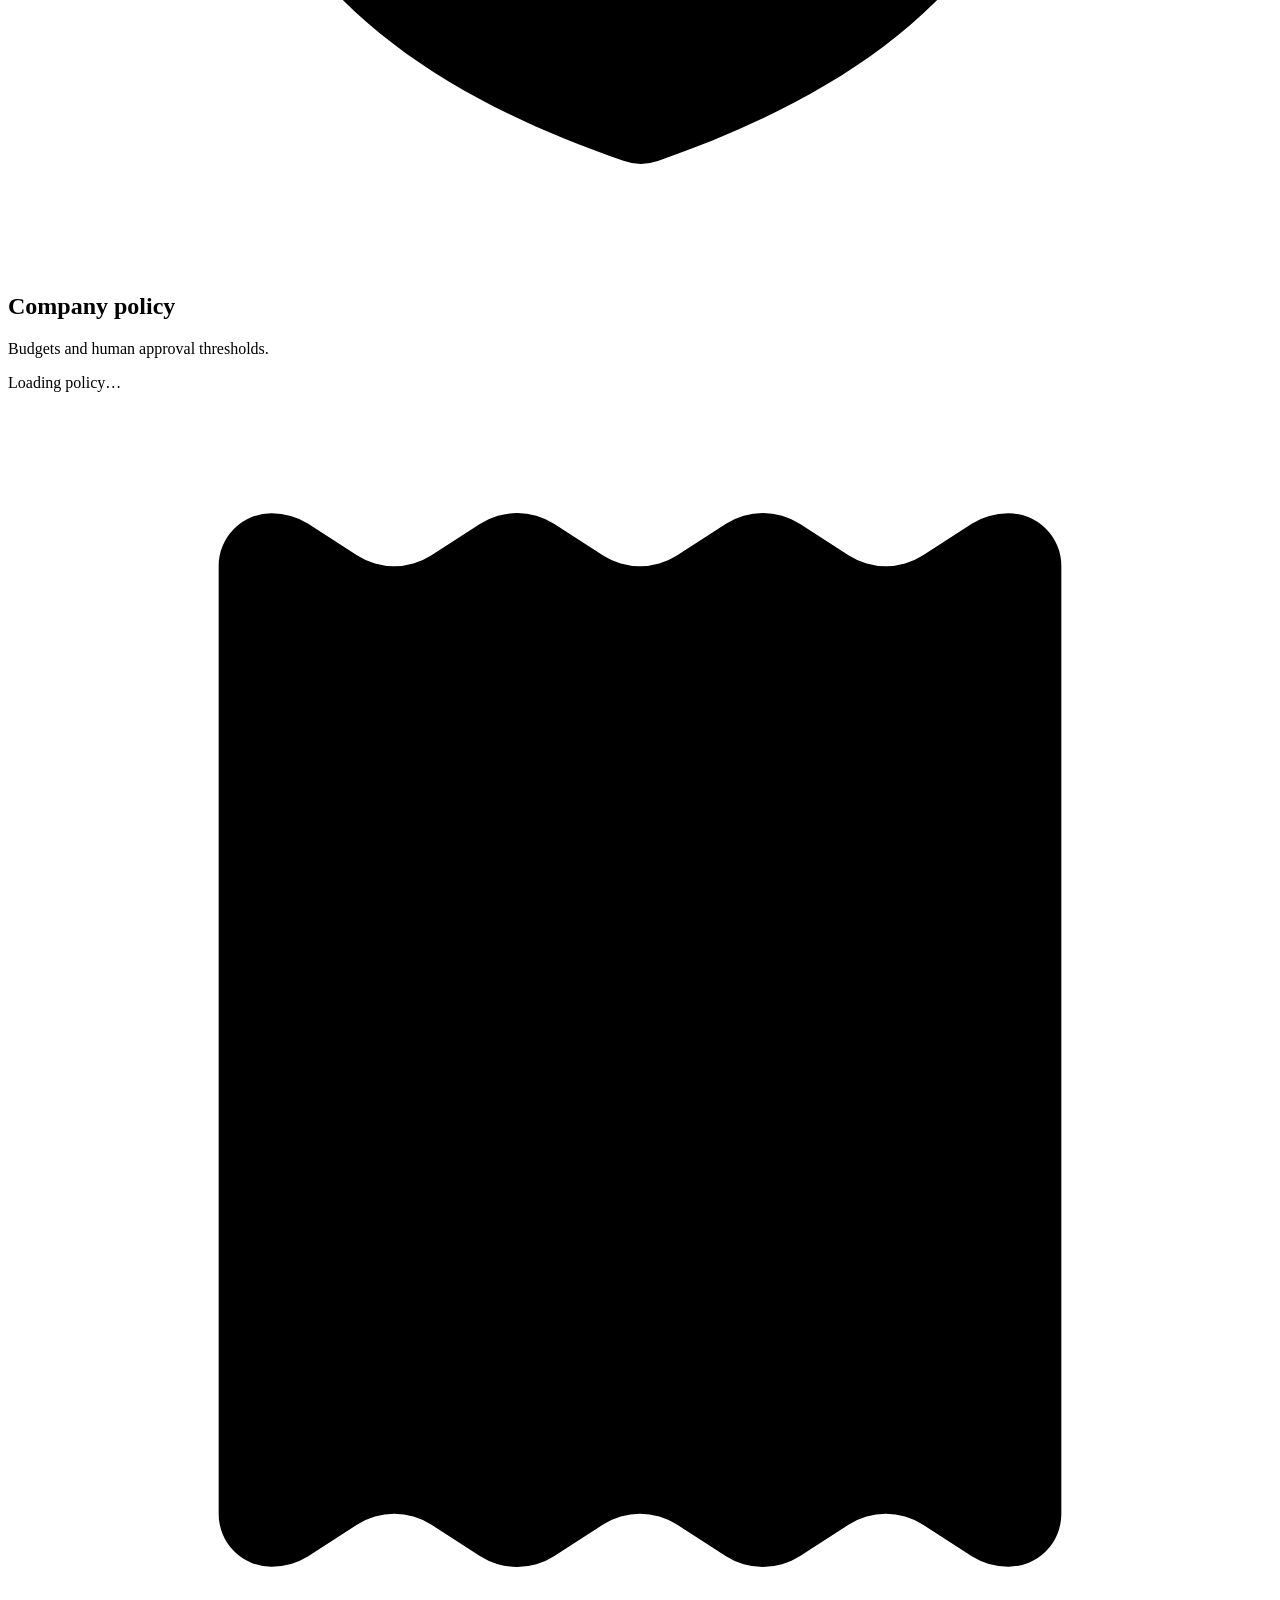
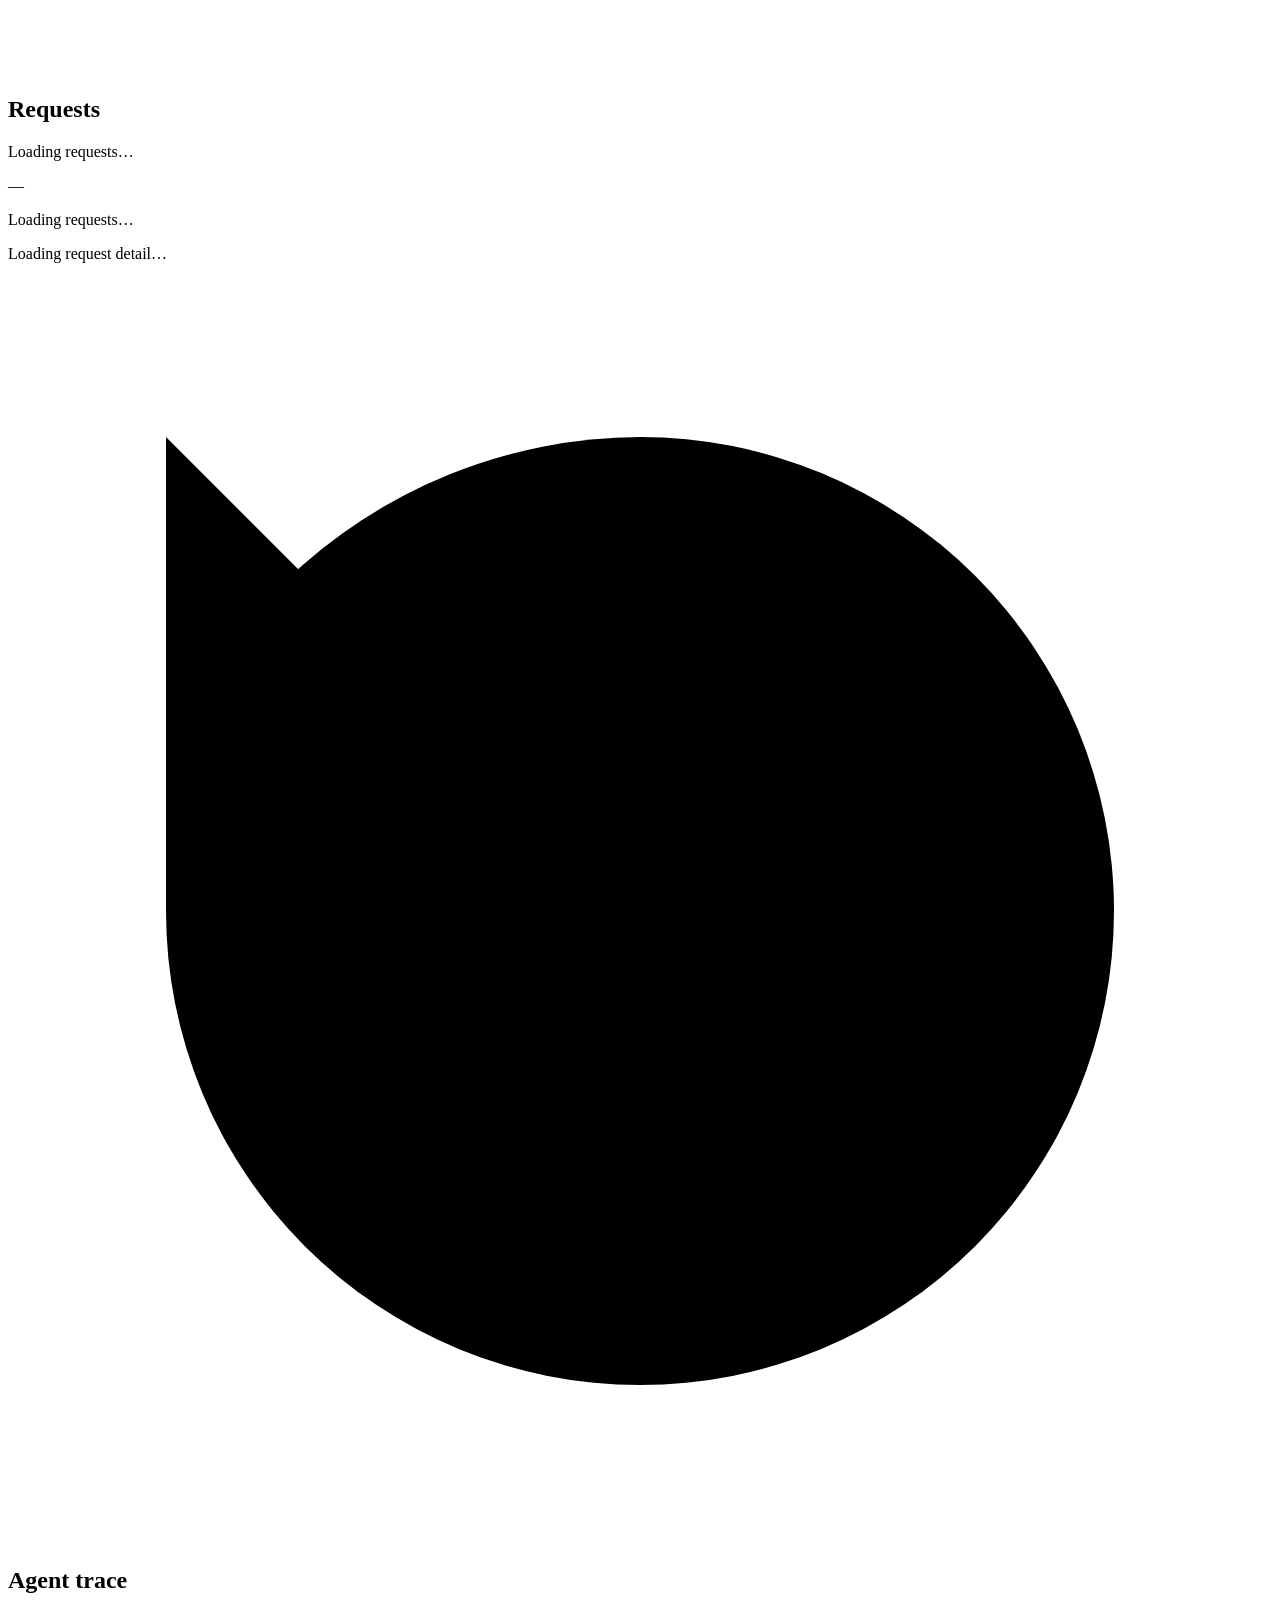
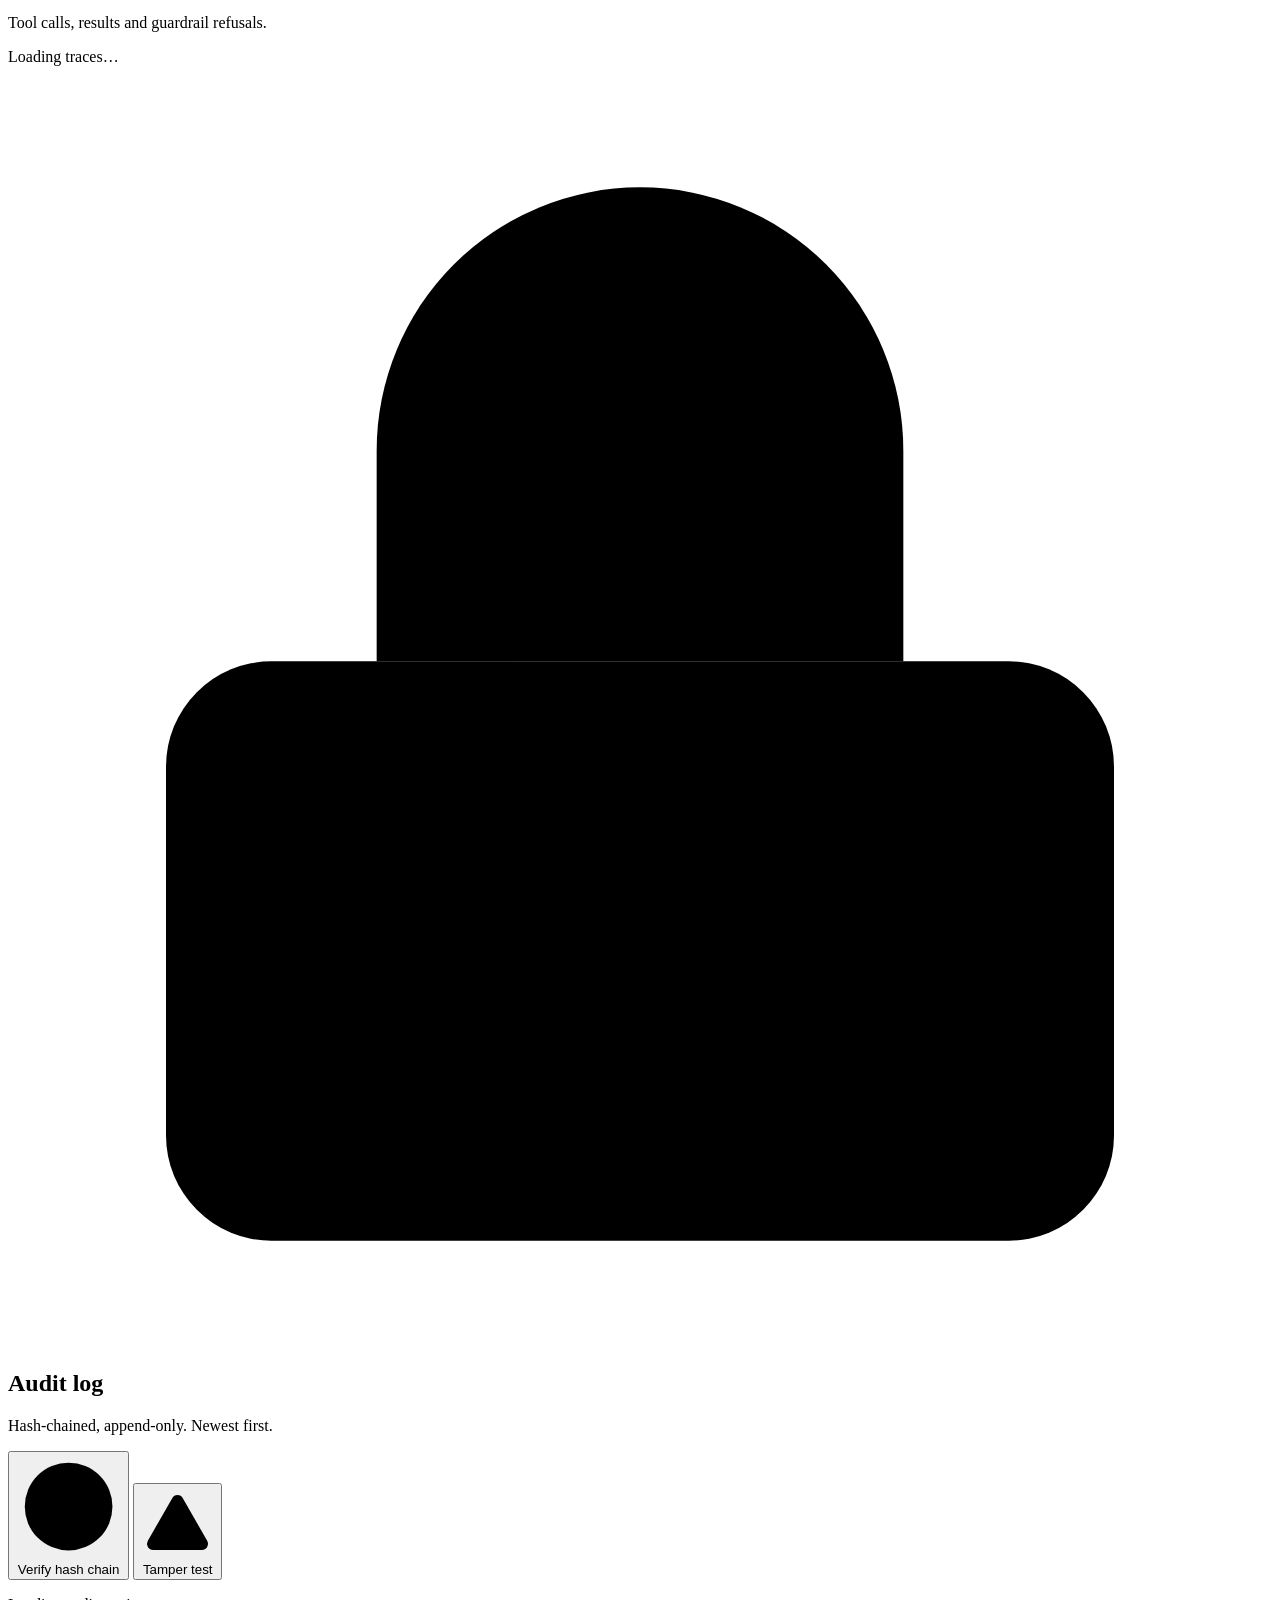
==== commit 929afa54: "Product polish: shared navigation, first-run guide, Lucide icons, readable policy reasons, share met" ====
--- a/web/static/index.html
+++ b/web/static/index.html
@@ -5,113 +5,102 @@
 <meta name="viewport" content="width=device-width, initial-scale=1">
 <meta name="color-scheme" content="light">
 <title>GuardedBuyer — AP2-guarded procurement</title>
-<link rel="icon" href="data:image/svg+xml,%3Csvg xmlns='http://www.w3.org/2000/svg' viewBox='0 0 32 32'%3E%3Crect width='32' height='32' rx='8' fill='%23003087'/%3E%3Cpath d='M16 5l8 3.4v6c0 5-3.4 9-8 10.6C11.4 23.4 8 19.4 8 14.4v-6L16 5z' fill='none' stroke='%23fff' stroke-width='2'/%3E%3Cpath d='M12 15l2.5 2.5L20 12' fill='none' stroke='%23fff' stroke-width='2' stroke-linecap='round' stroke-linejoin='round'/%3E%3C/svg%3E">
+<meta name="description" content="An AI purchasing agent for small businesses that can only spend inside a signed AP2 mandate: company policy, human approvals, PayPal Orders v2 checkout, delivery checks and PayPal disputes, all in a hash-chained audit log.">
+<meta name="theme-color" content="#003087">
+<meta property="og:type" content="website">
+<meta property="og:site_name" content="GuardedBuyer">
+<meta property="og:title" content="GuardedBuyer: AP2-guarded AI procurement on PayPal">
+<meta property="og:description" content="An AI purchasing agent for small businesses that can only spend inside a signed AP2 mandate: company policy, human approvals, PayPal Orders v2 checkout, delivery checks and PayPal disputes, all in a hash-chained audit log.">
+<meta property="og:image" content="https://raw.githubusercontent.com/Qidianyan/guardedbuyer-ap2-procurement/main/web/static/og-card.png">
+<meta property="og:image:width" content="1200">
+<meta property="og:image:height" content="630">
+<meta property="og:image:alt" content="GuardedBuyer: AP2-guarded procurement on PayPal. 91 of 96 attack cases stopped, 0 of 74 normal requests wrongly blocked, 30 of 30 delivery mismatches claimed.">
+<meta name="twitter:card" content="summary_large_image">
+<link rel="icon" type="image/svg+xml" href="/static/favicon.svg">
+<link rel="apple-touch-icon" href="/static/apple-touch-icon.png">
 <link rel="stylesheet" href="/static/style.css">
 </head>
 <body>
-
+<a class="skip-link" href="#app">Skip to the dashboard</a>
+
+<!-- Icons: Lucide v1.72.0 (ISC License, https://lucide.dev), see /static/icons/LICENSE-lucide.txt -->
 <svg xmlns="http://www.w3.org/2000/svg" class="icon-sprite" aria-hidden="true" focusable="false">
   <defs>
-    <symbol id="i-shield" viewBox="0 0 24 24">
-      <path d="M12 3l7 3v5.2c0 4.5-3 8.1-7 9.8-4-1.7-7-5.3-7-9.8V6l7-3z"></path>
-      <path d="M9 12.2l2.1 2.1 4.2-4.4"></path>
-    </symbol>
-    <symbol id="i-sparkles" viewBox="0 0 24 24">
-      <path d="M12 3l1.6 4.4L18 9l-4.4 1.6L12 15l-1.6-4.4L6 9l4.4-1.6L12 3z"></path>
-      <path d="M18.8 14.8l.7 1.9 1.9.7-1.9.7-.7 1.9-.7-1.9-1.9-.7 1.9-.7.7-1.9z"></path>
-    </symbol>
-    <symbol id="i-play" viewBox="0 0 24 24">
-      <path d="M8 5.5l11 6.5-11 6.5v-13z"></path>
-    </symbol>
-    <symbol id="i-history" viewBox="0 0 24 24">
-      <path d="M3 12a9 9 0 1 0 2.7-6.4"></path>
-      <path d="M3 4.5V10h5.5"></path>
-      <path d="M12 7.5V12l3 1.8"></path>
-    </symbol>
-    <symbol id="i-refresh" viewBox="0 0 24 24">
-      <path d="M20 11a8 8 0 1 0-2.3 6.3"></path>
-      <path d="M20 4.5V11h-6.5"></path>
-    </symbol>
-    <symbol id="i-alert" viewBox="0 0 24 24">
-      <path d="M12 3.5L21 19.5H3L12 3.5z"></path>
-      <path d="M12 9.5v4.2"></path>
-      <path d="M12 17.1h.01"></path>
-    </symbol>
-    <symbol id="i-check-circle" viewBox="0 0 24 24">
-      <circle cx="12" cy="12" r="9"></circle>
-      <path d="M8.3 12.4l2.5 2.5 4.9-5.2"></path>
-    </symbol>
-    <symbol id="i-x-circle" viewBox="0 0 24 24">
-      <circle cx="12" cy="12" r="9"></circle>
-      <path d="M9 9l6 6M15 9l-6 6"></path>
-    </symbol>
-    <symbol id="i-lock" viewBox="0 0 24 24">
-      <rect x="4.5" y="10" width="15" height="10.5" rx="2"></rect>
-      <path d="M8 10V7.2a4 4 0 0 1 8 0V10"></path>
-      <path d="M12 14.2v2.3"></path>
-    </symbol>
-    <symbol id="i-copy" viewBox="0 0 24 24">
-      <rect x="8.5" y="8.5" width="11.5" height="11.5" rx="2"></rect>
-      <path d="M15.5 8.5V6a2 2 0 0 0-2-2H6a2 2 0 0 0-2 2v7.5a2 2 0 0 0 2 2h2.5"></path>
-    </symbol>
-    <symbol id="i-external" viewBox="0 0 24 24">
-      <path d="M13.5 4H20v6.5"></path>
-      <path d="M10 14L20 4"></path>
-      <path d="M20 14v5a2 2 0 0 1-2 2H5a2 2 0 0 1-2-2V6a2 2 0 0 1 2-2h5"></path>
-    </symbol>
-    <symbol id="i-chevron" viewBox="0 0 24 24">
-      <path d="M9 5l7 7-7 7"></path>
-    </symbol>
-    <symbol id="i-arrow-right" viewBox="0 0 24 24">
-      <path d="M4 12h15"></path>
-      <path d="M13 6l6 6-6 6"></path>
-    </symbol>
-    <symbol id="i-card" viewBox="0 0 24 24">
-      <rect x="2.5" y="5" width="19" height="14" rx="2.5"></rect>
-      <path d="M2.5 10h19"></path>
-      <path d="M6.5 15h4"></path>
-    </symbol>
-    <symbol id="i-users" viewBox="0 0 24 24">
-      <circle cx="9" cy="8" r="3.2"></circle>
-      <path d="M3.2 19.5c0-3 2.6-5.1 5.8-5.1s5.8 2.1 5.8 5.1"></path>
-      <path d="M16.2 5.3a3 3 0 0 1 0 5.6"></path>
-      <path d="M17.6 14.7c2 .5 3.4 2.1 3.4 4.3"></path>
-    </symbol>
-    <symbol id="i-receipt" viewBox="0 0 24 24">
-      <path d="M6 3.5h12V21l-3-2-3 2-3-2-3 2V3.5z"></path>
-      <path d="M9 8.2h6M9 12.2h6"></path>
-    </symbol>
-    <symbol id="i-message" viewBox="0 0 24 24">
-      <path d="M20.5 11.5a8 8 0 0 1-8 8H4.5l1.8-3.1A8 8 0 1 1 20.5 11.5z"></path>
-      <path d="M8.5 10.5h7M8.5 14h4.5"></path>
-    </symbol>
-    <symbol id="i-clock" viewBox="0 0 24 24">
-      <circle cx="12" cy="12" r="8.5"></circle>
-      <path d="M12 7.5V12l3 1.8"></path>
-    </symbol>
-    <symbol id="i-info" viewBox="0 0 24 24">
-      <circle cx="12" cy="12" r="8.5"></circle>
-      <path d="M12 10.8v5.3"></path>
-      <path d="M12 7.6h.01"></path>
-    </symbol>
-    <symbol id="i-flag" viewBox="0 0 24 24">
-      <path d="M5.5 21V4"></path>
-      <path d="M5.5 5c4.2-3 7.8 2.7 13 0v8.5c-5.2 2.7-8.8-3-13 0"></path>
-    </symbol>
-    <symbol id="i-box" viewBox="0 0 24 24">
-      <path d="M21 8l-9-5-9 5v8l9 5 9-5V8z"></path>
-      <path d="M3 8l9 5 9-5"></path>
-      <path d="M12 13v8"></path>
-    </symbol>
-    <symbol id="i-search" viewBox="0 0 24 24">
-      <circle cx="10.5" cy="10.5" r="6.2"></circle>
-      <path d="M15.2 15.2L21 21"></path>
-    </symbol>
-    <symbol id="i-download" viewBox="0 0 24 24">
-      <path d="M12 3.5v11"></path>
-      <path d="M7.5 10.5L12 15l4.5-4.5"></path>
-      <path d="M4 17.5v1.8A1.7 1.7 0 0 0 5.7 21h12.6a1.7 1.7 0 0 0 1.7-1.7v-1.8"></path>
-    </symbol>
+    <symbol id="i-shield" viewBox="0 0 24 24"><path d="M20 13c0 5-3.5 7.5-7.66 8.95a1 1 0 0 1-.67-.01C7.5 20.5 4 18 4 13V6a1 1 0 0 1 1-1c2 0 4.5-1.2 6.24-2.72a1.17 1.17 0 0 1 1.52 0C14.51 3.81 17 5 19 5a1 1 0 0 1 1 1z" />
+  <path d="m9 12 2 2 4-4" /></symbol>
+    <symbol id="i-sparkles" viewBox="0 0 24 24"><path d="M11.017 2.814a1 1 0 0 1 1.966 0l1.051 5.558a2 2 0 0 0 1.594 1.594l5.558 1.051a1 1 0 0 1 0 1.966l-5.558 1.051a2 2 0 0 0-1.594 1.594l-1.051 5.558a1 1 0 0 1-1.966 0l-1.051-5.558a2 2 0 0 0-1.594-1.594l-5.558-1.051a1 1 0 0 1 0-1.966l5.558-1.051a2 2 0 0 0 1.594-1.594z" />
+  <path d="M20 2v4" />
+  <path d="M22 4h-4" />
+  <circle cx="4" cy="20" r="2" /></symbol>
+    <symbol id="i-play" viewBox="0 0 24 24"><path d="M5 5a2 2 0 0 1 3.008-1.728l11.997 6.998a2 2 0 0 1 .003 3.458l-12 7A2 2 0 0 1 5 19z" /></symbol>
+    <symbol id="i-history" viewBox="0 0 24 24"><path d="M3 12a9 9 0 1 0 9-9 9.75 9.75 0 0 0-6.74 2.74L3 8" />
+  <path d="M3 3v5h5" />
+  <path d="M12 7v5l4 2" /></symbol>
+    <symbol id="i-refresh" viewBox="0 0 24 24"><path d="M3 12a9 9 0 0 1 9-9 9.75 9.75 0 0 1 6.74 2.74L21 8" />
+  <path d="M21 3v5h-5" />
+  <path d="M21 12a9 9 0 0 1-9 9 9.75 9.75 0 0 1-6.74-2.74L3 16" />
+  <path d="M8 16H3v5" /></symbol>
+    <symbol id="i-alert" viewBox="0 0 24 24"><path d="m21.73 18-8-14a2 2 0 0 0-3.48 0l-8 14A2 2 0 0 0 4 21h16a2 2 0 0 0 1.73-3" />
+  <path d="M12 9v4" />
+  <path d="M12 17h.01" /></symbol>
+    <symbol id="i-check-circle" viewBox="0 0 24 24"><circle cx="12" cy="12" r="10" />
+  <path d="m16 9-5.5 5.5L8 12" /></symbol>
+    <symbol id="i-x-circle" viewBox="0 0 24 24"><circle cx="12" cy="12" r="10" />
+  <path d="m15 9-6 6" />
+  <path d="m9 9 6 6" /></symbol>
+    <symbol id="i-lock" viewBox="0 0 24 24"><rect width="18" height="11" x="3" y="11" rx="2" ry="2" />
+  <path d="M7 11V7a5 5 0 0 1 10 0v4" /></symbol>
+    <symbol id="i-copy" viewBox="0 0 24 24"><rect width="14" height="14" x="8" y="8" rx="2" ry="2" />
+  <path d="M4 16c-1.1 0-2-.9-2-2V4c0-1.1.9-2 2-2h10c1.1 0 2 .9 2 2" /></symbol>
+    <symbol id="i-external" viewBox="0 0 24 24"><path d="M15 3h6v6" />
+  <path d="M10 14 21 3" />
+  <path d="M18 13v6a2 2 0 0 1-2 2H5a2 2 0 0 1-2-2V8a2 2 0 0 1 2-2h6" /></symbol>
+    <symbol id="i-chevron" viewBox="0 0 24 24"><path d="m9 18 6-6-6-6" /></symbol>
+    <symbol id="i-arrow-right" viewBox="0 0 24 24"><path d="M5 12h14" />
+  <path d="m12 5 7 7-7 7" /></symbol>
+    <symbol id="i-card" viewBox="0 0 24 24"><rect width="20" height="14" x="2" y="5" rx="2" />
+  <line x1="2" x2="22" y1="10" y2="10" />
+  <path d="M6 14h2" /></symbol>
+    <symbol id="i-users" viewBox="0 0 24 24"><path d="M16 21v-2a4 4 0 0 0-4-4H6a4 4 0 0 0-4 4v2" />
+  <path d="M16 3.128a4 4 0 0 1 0 7.744" />
+  <path d="M22 21v-2a4 4 0 0 0-3-3.87" />
+  <circle cx="9" cy="7" r="4" /></symbol>
+    <symbol id="i-receipt" viewBox="0 0 24 24"><path d="M12 17V7" />
+  <path d="M16 8h-6a2 2 0 0 0 0 4h4a2 2 0 0 1 0 4H8" />
+  <path d="M4 3a1 1 0 0 1 1-1 1.3 1.3 0 0 1 .7.2l.933.6a1.3 1.3 0 0 0 1.4 0l.934-.6a1.3 1.3 0 0 1 1.4 0l.933.6a1.3 1.3 0 0 0 1.4 0l.933-.6a1.3 1.3 0 0 1 1.4 0l.934.6a1.3 1.3 0 0 0 1.4 0l.933-.6A1.3 1.3 0 0 1 19 2a1 1 0 0 1 1 1v18a1 1 0 0 1-1 1 1.3 1.3 0 0 1-.7-.2l-.933-.6a1.3 1.3 0 0 0-1.4 0l-.934.6a1.3 1.3 0 0 1-1.4 0l-.933-.6a1.3 1.3 0 0 0-1.4 0l-.933.6a1.3 1.3 0 0 1-1.4 0l-.934-.6a1.3 1.3 0 0 0-1.4 0l-.933.6a1.3 1.3 0 0 1-.7.2 1 1 0 0 1-1-1z" /></symbol>
+    <symbol id="i-message" viewBox="0 0 24 24"><path d="M22 17a2 2 0 0 1-2 2H6.828a2 2 0 0 0-1.414.586l-2.202 2.202A.71.71 0 0 1 2 21.286V5a2 2 0 0 1 2-2h16a2 2 0 0 1 2 2z" /></symbol>
+    <symbol id="i-clock" viewBox="0 0 24 24"><circle cx="12" cy="12" r="10" />
+  <path d="M12 6v6l4 2" /></symbol>
+    <symbol id="i-info" viewBox="0 0 24 24"><circle cx="12" cy="12" r="10" />
+  <path d="M12 16v-4" />
+  <path d="M12 8h.01" /></symbol>
+    <symbol id="i-flag" viewBox="0 0 24 24"><path d="M4 22V4a1 1 0 0 1 .4-.8A6 6 0 0 1 8 2c3 0 5 2 7.333 2q2 0 3.067-.8A1 1 0 0 1 20 4v10a1 1 0 0 1-.4.8A6 6 0 0 1 16 16c-3 0-5-2-8-2a6 6 0 0 0-4 1.528" /></symbol>
+    <symbol id="i-box" viewBox="0 0 24 24"><path d="M11 21.73a2 2 0 0 0 2 0l7-4A2 2 0 0 0 21 16V8a2 2 0 0 0-1-1.73l-7-4a2 2 0 0 0-2 0l-7 4A2 2 0 0 0 3 8v8a2 2 0 0 0 1 1.73z" />
+  <path d="M12 22V12" />
+  <polyline points="3.29 7 12 12 20.71 7" />
+  <path d="m7.5 4.27 9 5.15" /></symbol>
+    <symbol id="i-search" viewBox="0 0 24 24"><path d="m21 21-4.34-4.34" />
+  <circle cx="11" cy="11" r="8" /></symbol>
+    <symbol id="i-download" viewBox="0 0 24 24"><path d="M12 15V3" />
+  <path d="M21 15v4a2 2 0 0 1-2 2H5a2 2 0 0 1-2-2v-4" />
+  <path d="m7 10 5 5 5-5" /></symbol>
+    <symbol id="i-dashboard" viewBox="0 0 24 24"><rect width="7" height="9" x="3" y="3" rx="1" />
+  <rect width="7" height="5" x="14" y="3" rx="1" />
+  <rect width="7" height="9" x="14" y="12" rx="1" />
+  <rect width="7" height="5" x="3" y="16" rx="1" /></symbol>
+    <symbol id="i-inbox" viewBox="0 0 24 24"><polyline points="22 12 16 12 14 15 10 15 8 12 2 12" />
+  <path d="M5.45 5.11 2 12v6a2 2 0 0 0 2 2h16a2 2 0 0 0 2-2v-6l-3.45-6.89A2 2 0 0 0 16.76 4H7.24a2 2 0 0 0-1.79 1.11z" /></symbol>
+    <symbol id="i-scale" viewBox="0 0 24 24"><path d="M12 3v18" />
+  <path d="m19 8 3 8a5 5 0 0 1-6 0zV7" />
+  <path d="M3 7h1a17 17 0 0 0 8-2 17 17 0 0 0 8 2h1" />
+  <path d="m5 8 3 8a5 5 0 0 1-6 0zV7" />
+  <path d="M7 21h10" /></symbol>
+    <symbol id="i-x" viewBox="0 0 24 24"><path d="M18 6 6 18" />
+  <path d="m6 6 12 12" /></symbol>
+    <symbol id="i-compass" viewBox="0 0 24 24"><circle cx="12" cy="12" r="10" />
+  <path d="m16.24 7.76-1.804 5.411a2 2 0 0 1-1.265 1.265L7.76 16.24l1.804-5.411a2 2 0 0 1 1.265-1.265z" /></symbol>
+    <symbol id="i-star" viewBox="0 0 24 24"><path d="M11.525 2.295a.53.53 0 0 1 .95 0l2.31 4.679a2.123 2.123 0 0 0 1.595 1.16l5.166.756a.53.53 0 0 1 .294.904l-3.736 3.638a2.123 2.123 0 0 0-.611 1.878l.882 5.14a.53.53 0 0 1-.771.56l-4.618-2.428a2.122 2.122 0 0 0-1.973 0L6.396 21.01a.53.53 0 0 1-.77-.56l.881-5.139a2.122 2.122 0 0 0-.611-1.879L2.16 9.795a.53.53 0 0 1 .294-.906l5.165-.755a2.122 2.122 0 0 0 1.597-1.16z" /></symbol>
+    <symbol id="i-check" viewBox="0 0 24 24"><path d="M20 6 9 17l-5-5" /></symbol>
   </defs>
 </svg>
 
@@ -126,7 +115,11 @@
         <div class="brand-sub">AP2-guarded procurement agent for small businesses · PayPal</div>
       </div>
     </div>
-    <nav class="top-links" aria-label="Pages"><a href="/approvals">Approval desk</a><a href="/evaluation">Evaluation (200 cases)</a></nav>
+    <nav class="app-nav" aria-label="Pages">
+      <a href="/" aria-current="page"><svg class="icon" aria-hidden="true"><use href="#i-dashboard"></use></svg><span>Dashboard</span></a>
+      <a href="/approvals?demo=1"><svg class="icon" aria-hidden="true"><use href="#i-inbox"></use></svg><span>Approval desk</span></a>
+      <a href="/evaluation"><svg class="icon" aria-hidden="true"><use href="#i-scale"></use></svg><span>Evaluation</span></a>
+    </nav>
     <div class="status-chips" id="status-chips" aria-label="System status">
       <span class="chip chip-muted"><span class="spinner spinner-xs"></span> Connecting to demo server…</span>
     </div>
@@ -247,6 +240,47 @@
   </aside>
 
   <div class="main">
+    <section class="card start-card" id="start-here" aria-labelledby="start-title" hidden>
+      <div class="card-head">
+        <div class="card-icon" aria-hidden="true"><svg class="icon" viewBox="0 0 24 24"><use href="#i-compass"></use></svg></div>
+        <div class="card-title-wrap">
+          <h2 id="start-title">Start here: see the guardrails work in about two minutes</h2>
+          <p>Everything runs offline against an emulation of PayPal Orders v2 and Disputes v1. No keys, no sign-in.</p>
+        </div>
+        <button type="button" class="btn btn-ghost btn-xs start-dismiss" id="start-dismiss" aria-label="Hide the start guide">
+          <svg class="icon" viewBox="0 0 24 24" aria-hidden="true"><use href="#i-x"></use></svg>
+          Hide
+        </button>
+      </div>
+      <ol class="start-steps">
+        <li class="start-step">
+          <h3><span class="step-num">1</span>Replay the four stories</h3>
+          <p>A normal purchase, an over-budget request, a short delivery that becomes a PayPal dispute, and a prompt-injection attack.</p>
+          <button type="button" class="btn btn-primary btn-sm" id="start-replay">
+            <svg class="icon" viewBox="0 0 24 24" aria-hidden="true"><use href="#i-play"></use></svg>
+            Replay all four
+          </button>
+        </li>
+        <li class="start-step">
+          <h3><span class="step-num">2</span>Approve a blocked purchase</h3>
+          <p>Sign as manager and finance, release a signed AP2 mandate, then pay and capture through PayPal checkout.</p>
+          <a class="btn btn-secondary btn-sm" href="/approvals?demo=1">
+            <svg class="icon" viewBox="0 0 24 24" aria-hidden="true"><use href="#i-inbox"></use></svg>
+            Open the approval desk
+          </a>
+        </li>
+        <li class="start-step">
+          <h3><span class="step-num">3</span>Check the 200-case evaluation</h3>
+          <p>No guardrails, policy only and full guardrails, side by side. Full guardrails stop 91 of 96 attack cases.</p>
+          <a class="btn btn-secondary btn-sm" href="/evaluation">
+            <svg class="icon" viewBox="0 0 24 24" aria-hidden="true"><use href="#i-scale"></use></svg>
+            Open the evaluation
+          </a>
+        </li>
+      </ol>
+      <p class="start-foot">Then use <b>Verify hash chain</b> and <b>Tamper test</b> in the audit log below to see that edits to the log are detected.</p>
+    </section>
+
     <section class="card requests-card" id="requests">
       <div class="card-head">
         <div class="card-icon" aria-hidden="true"><svg class="icon" viewBox="0 0 24 24"><use href="#i-receipt"></use></svg></div>
